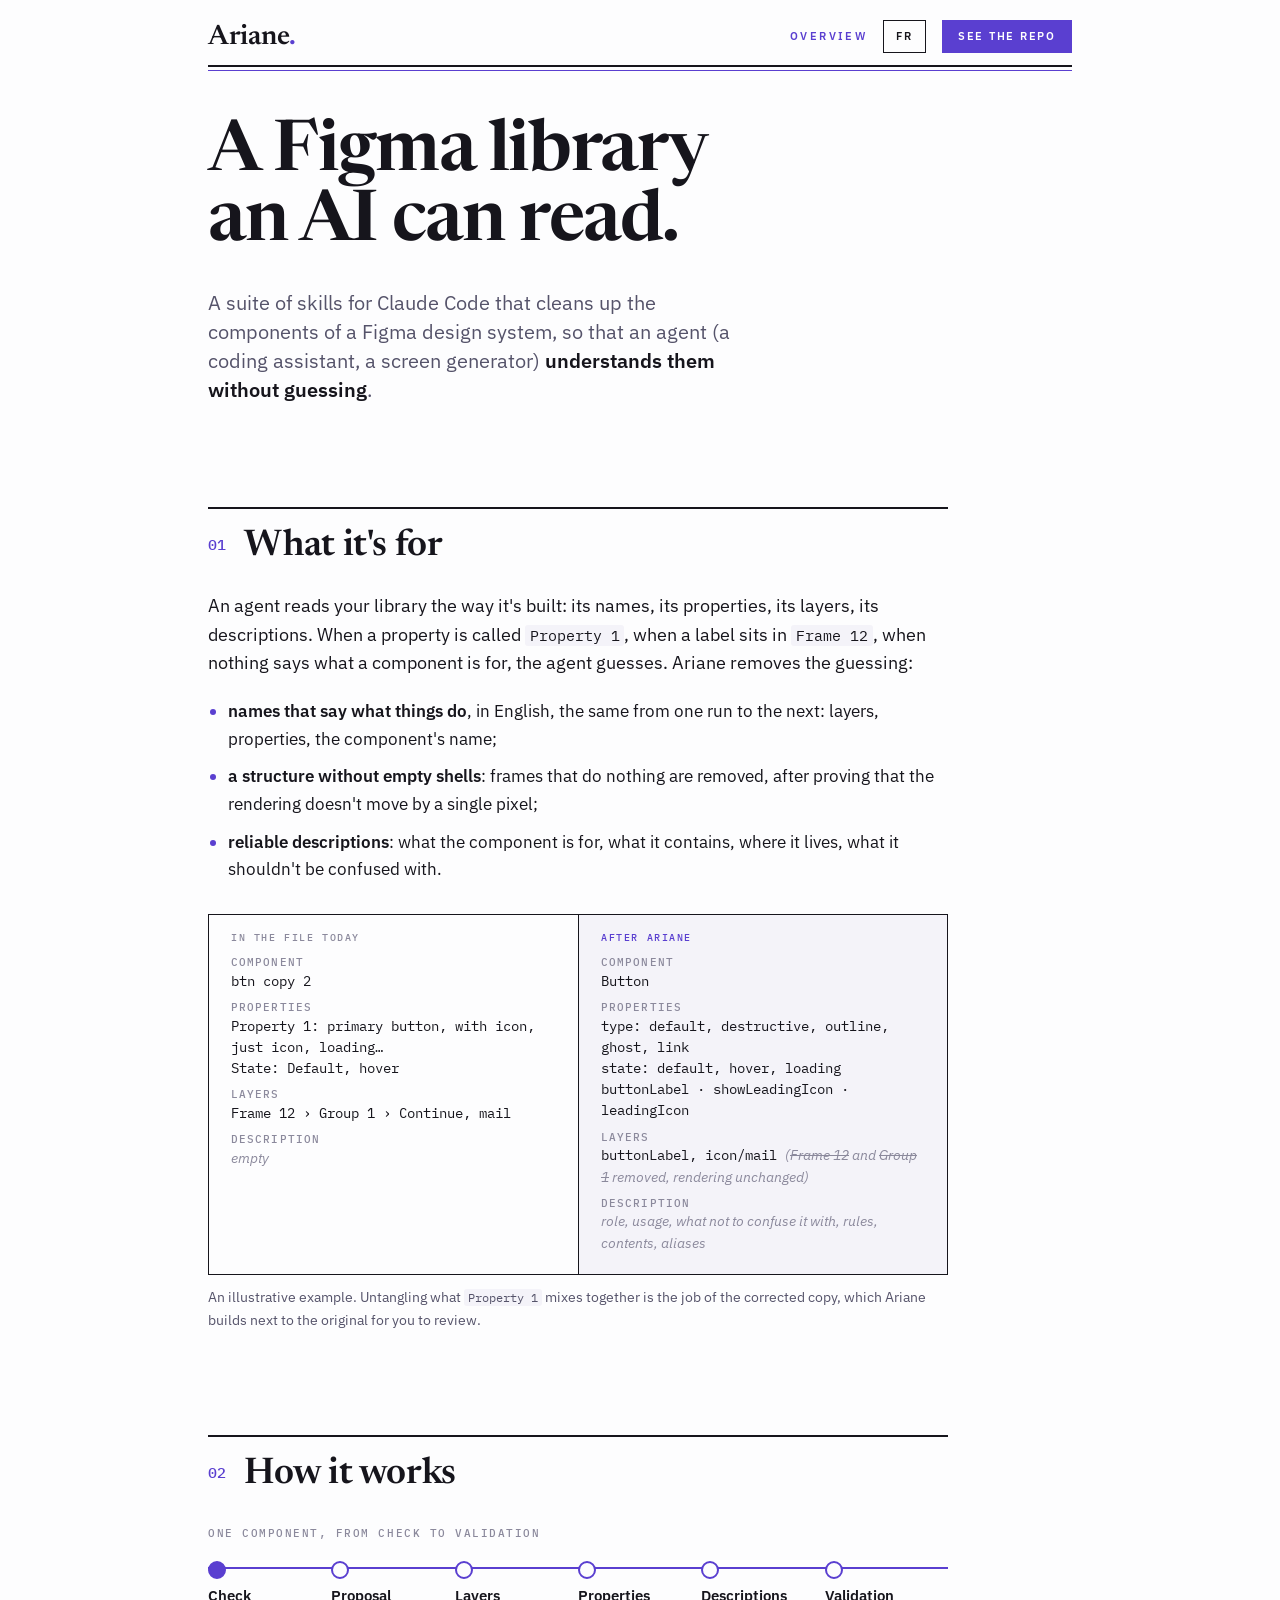
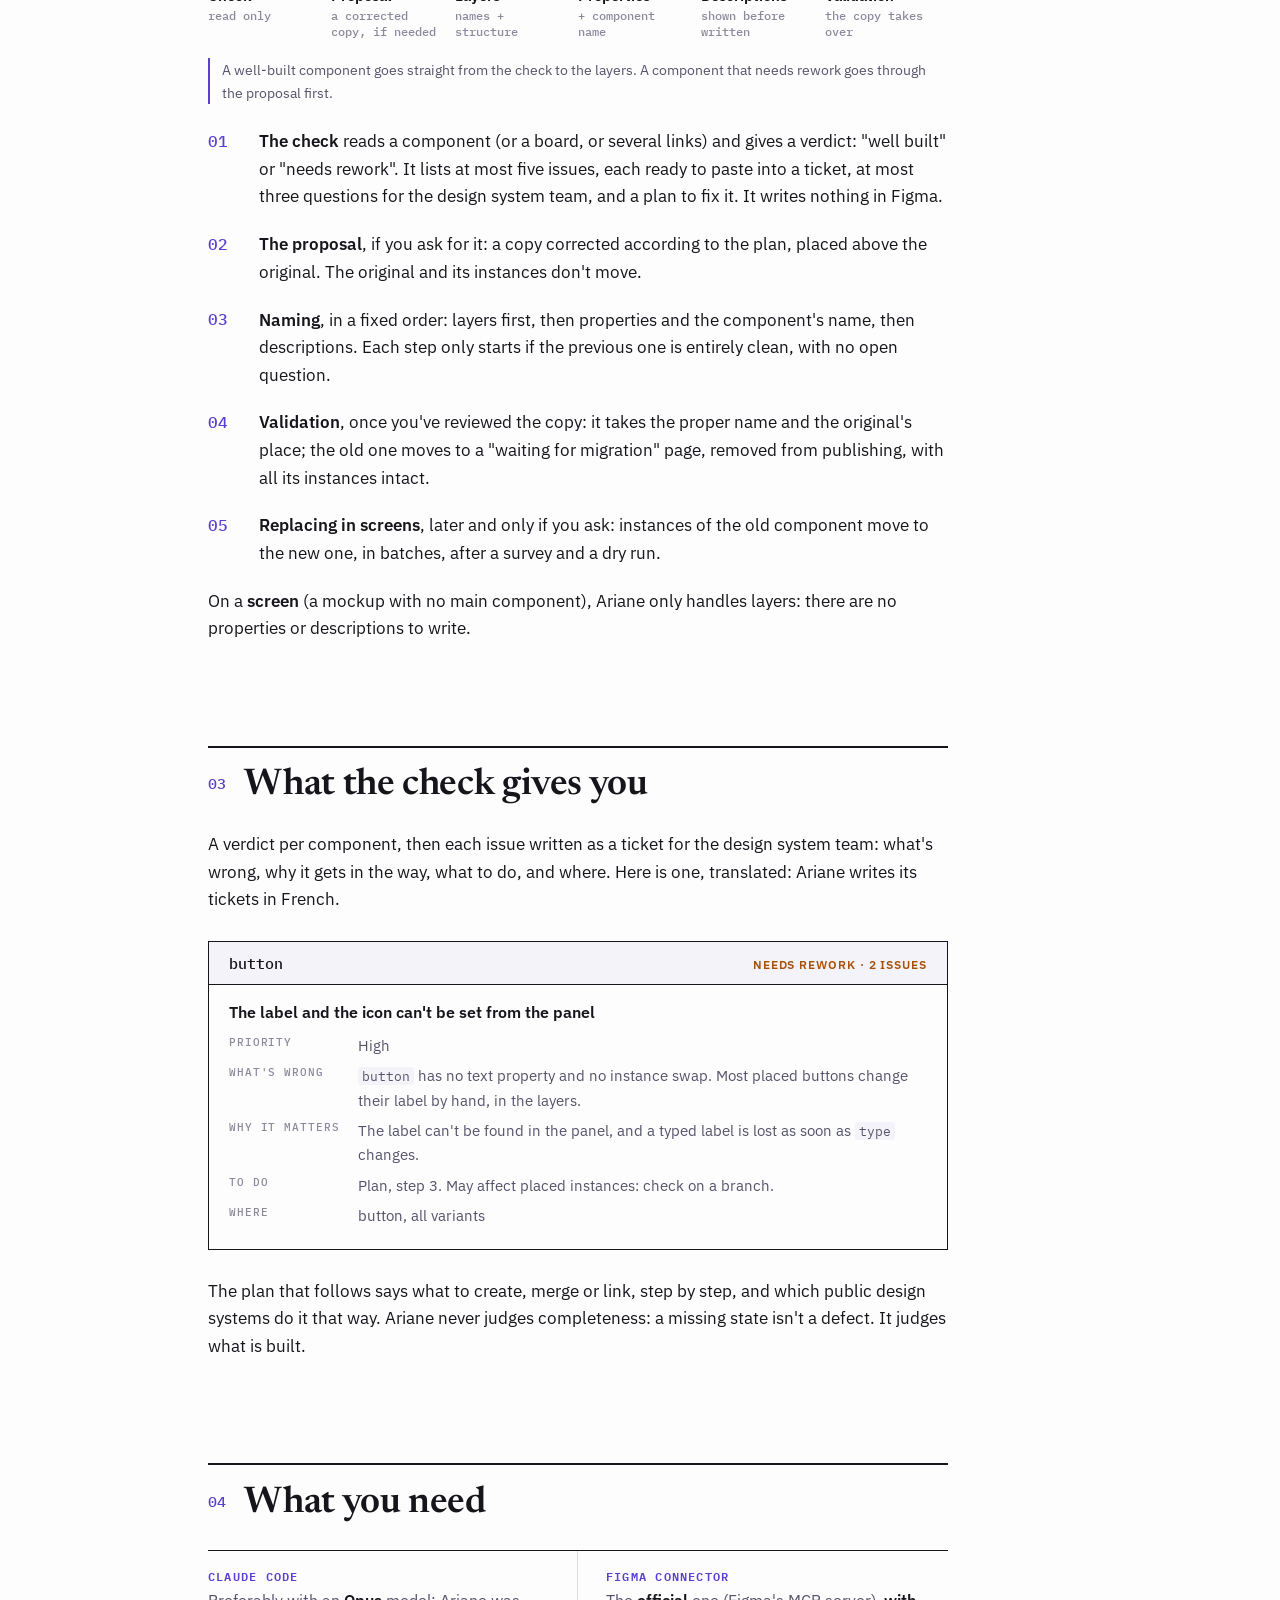
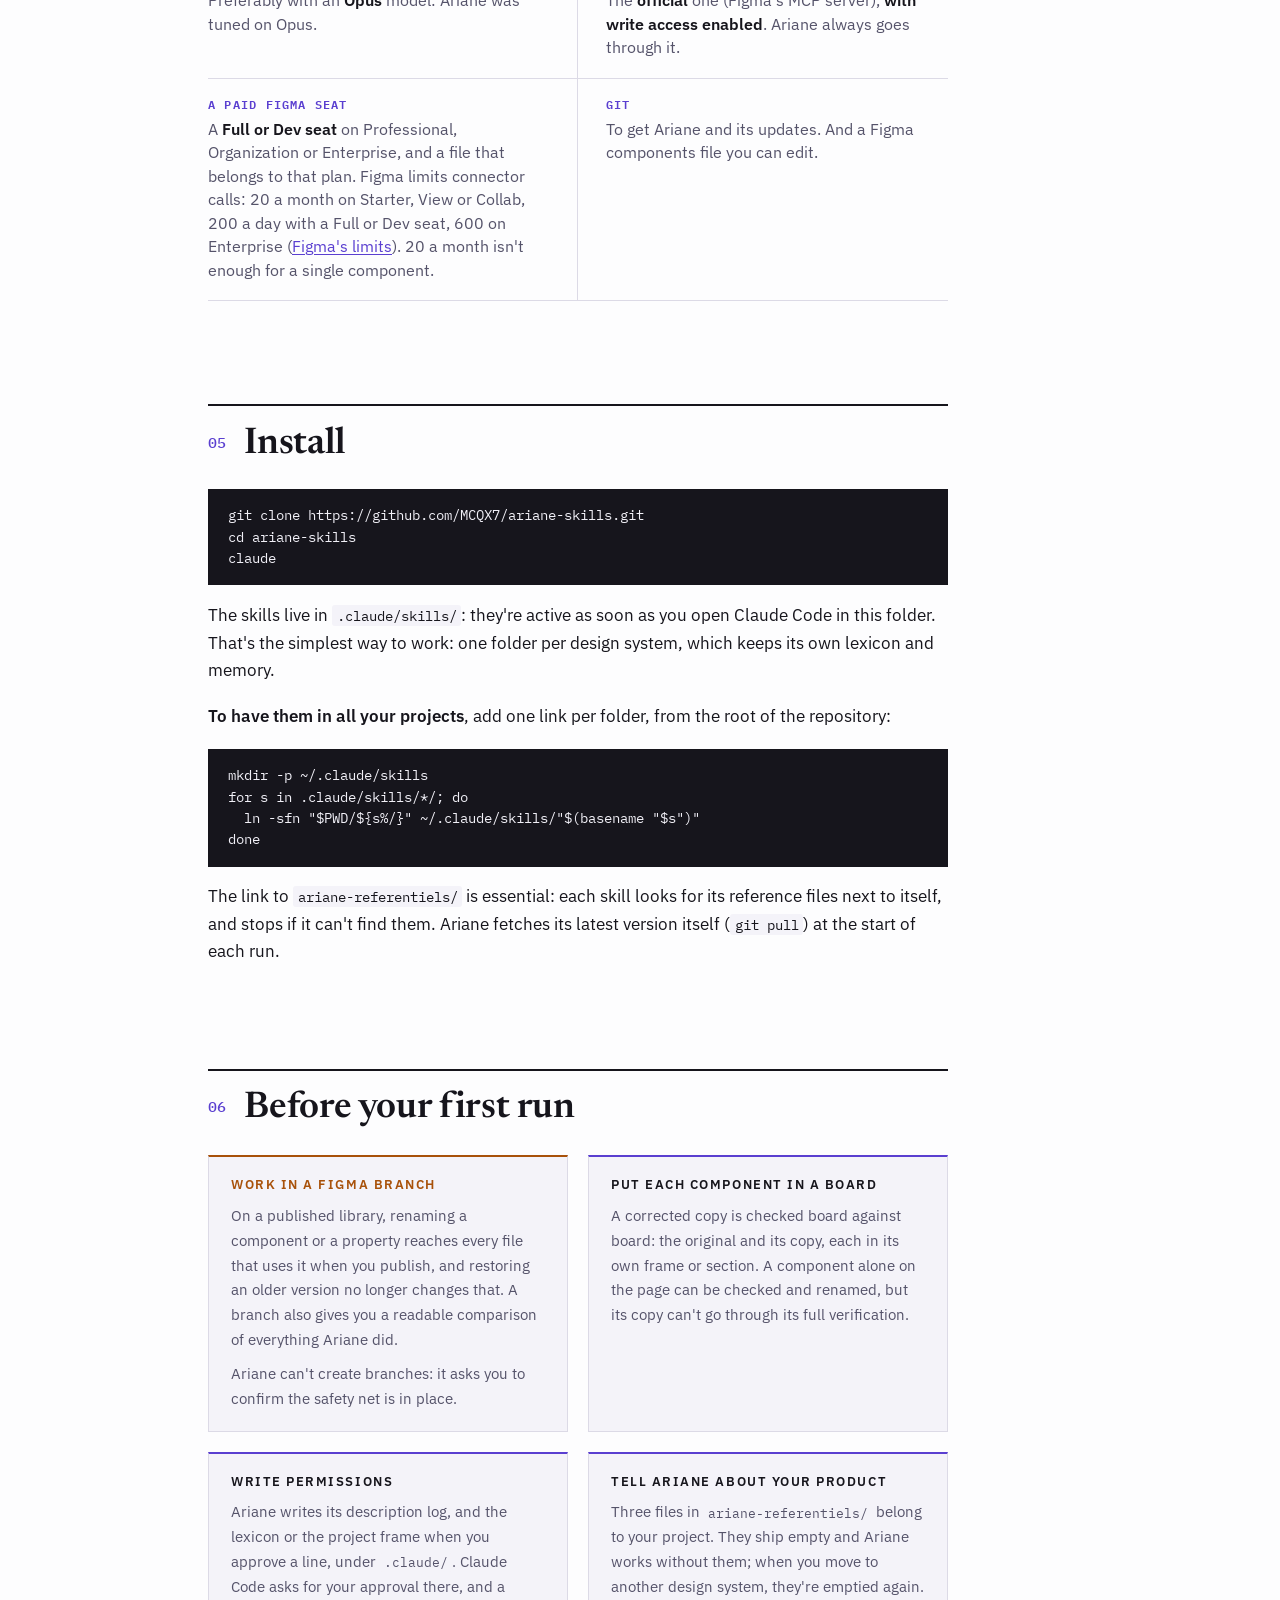
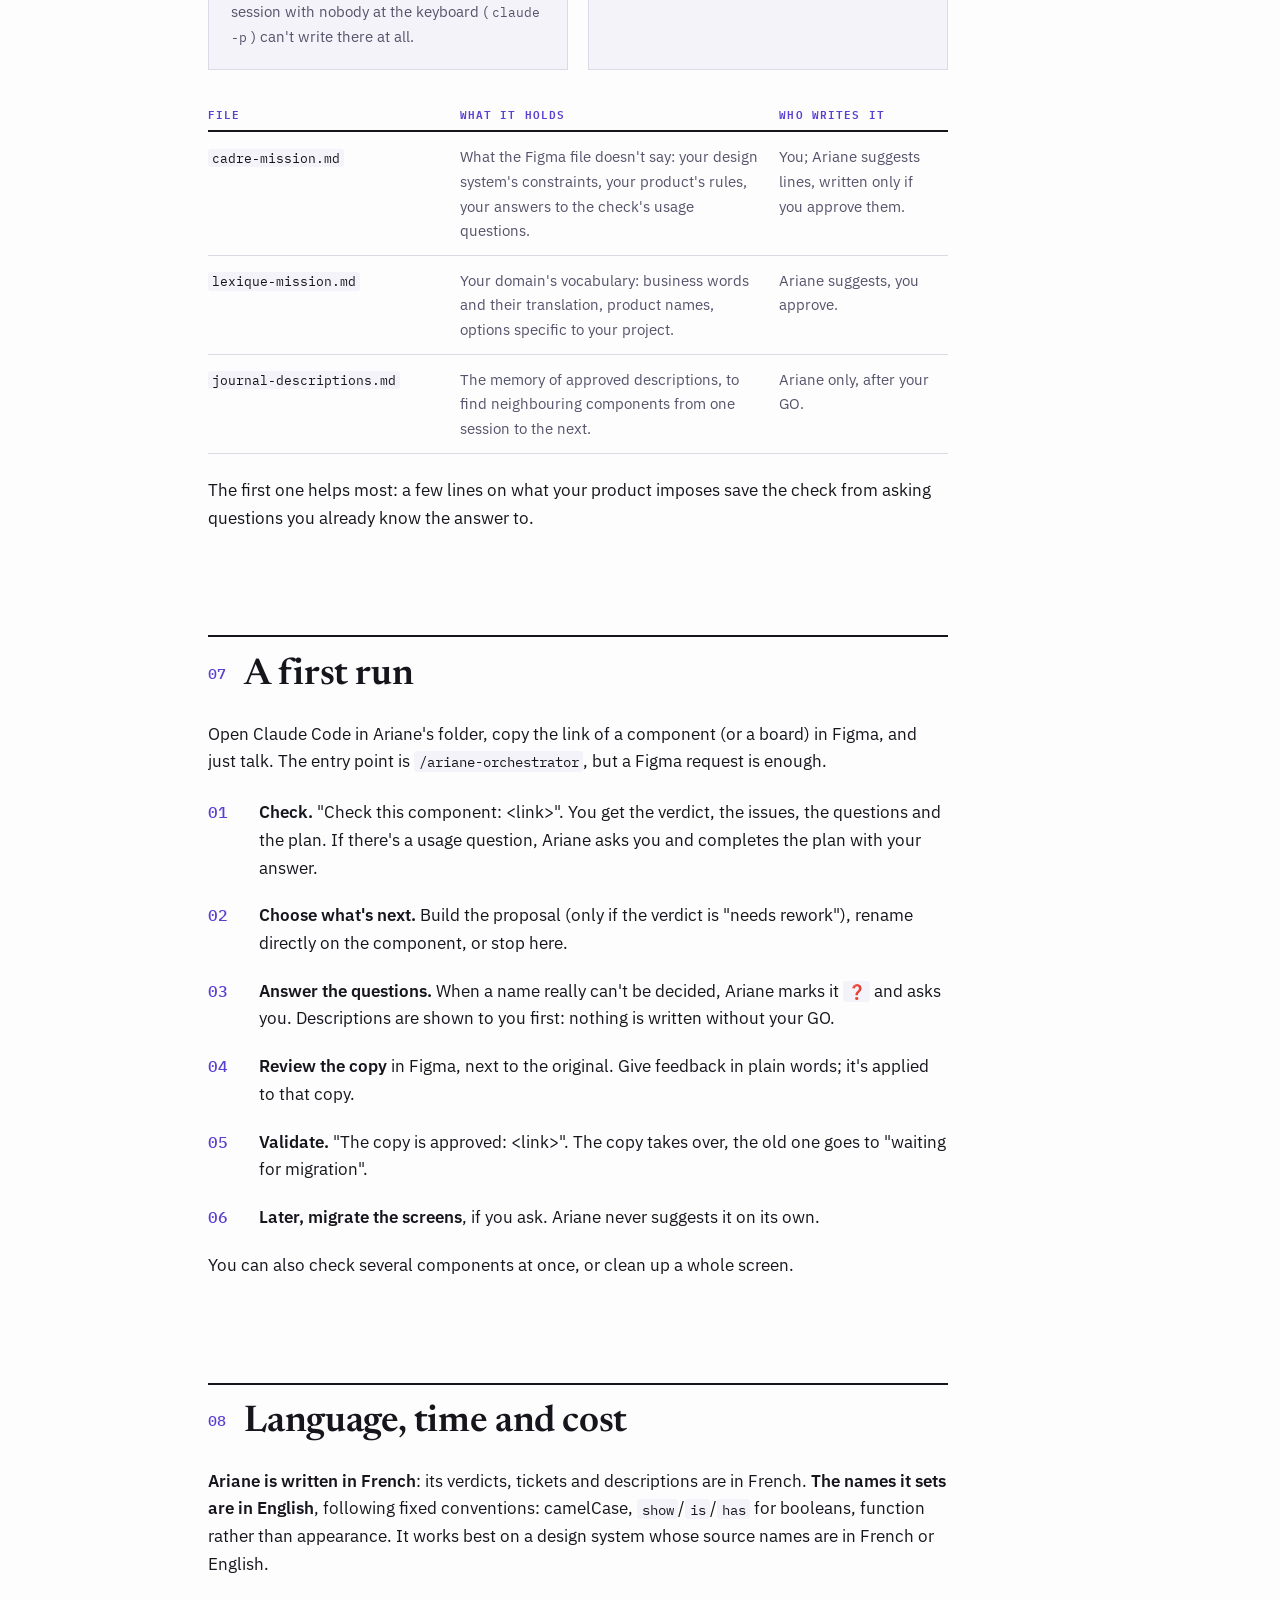
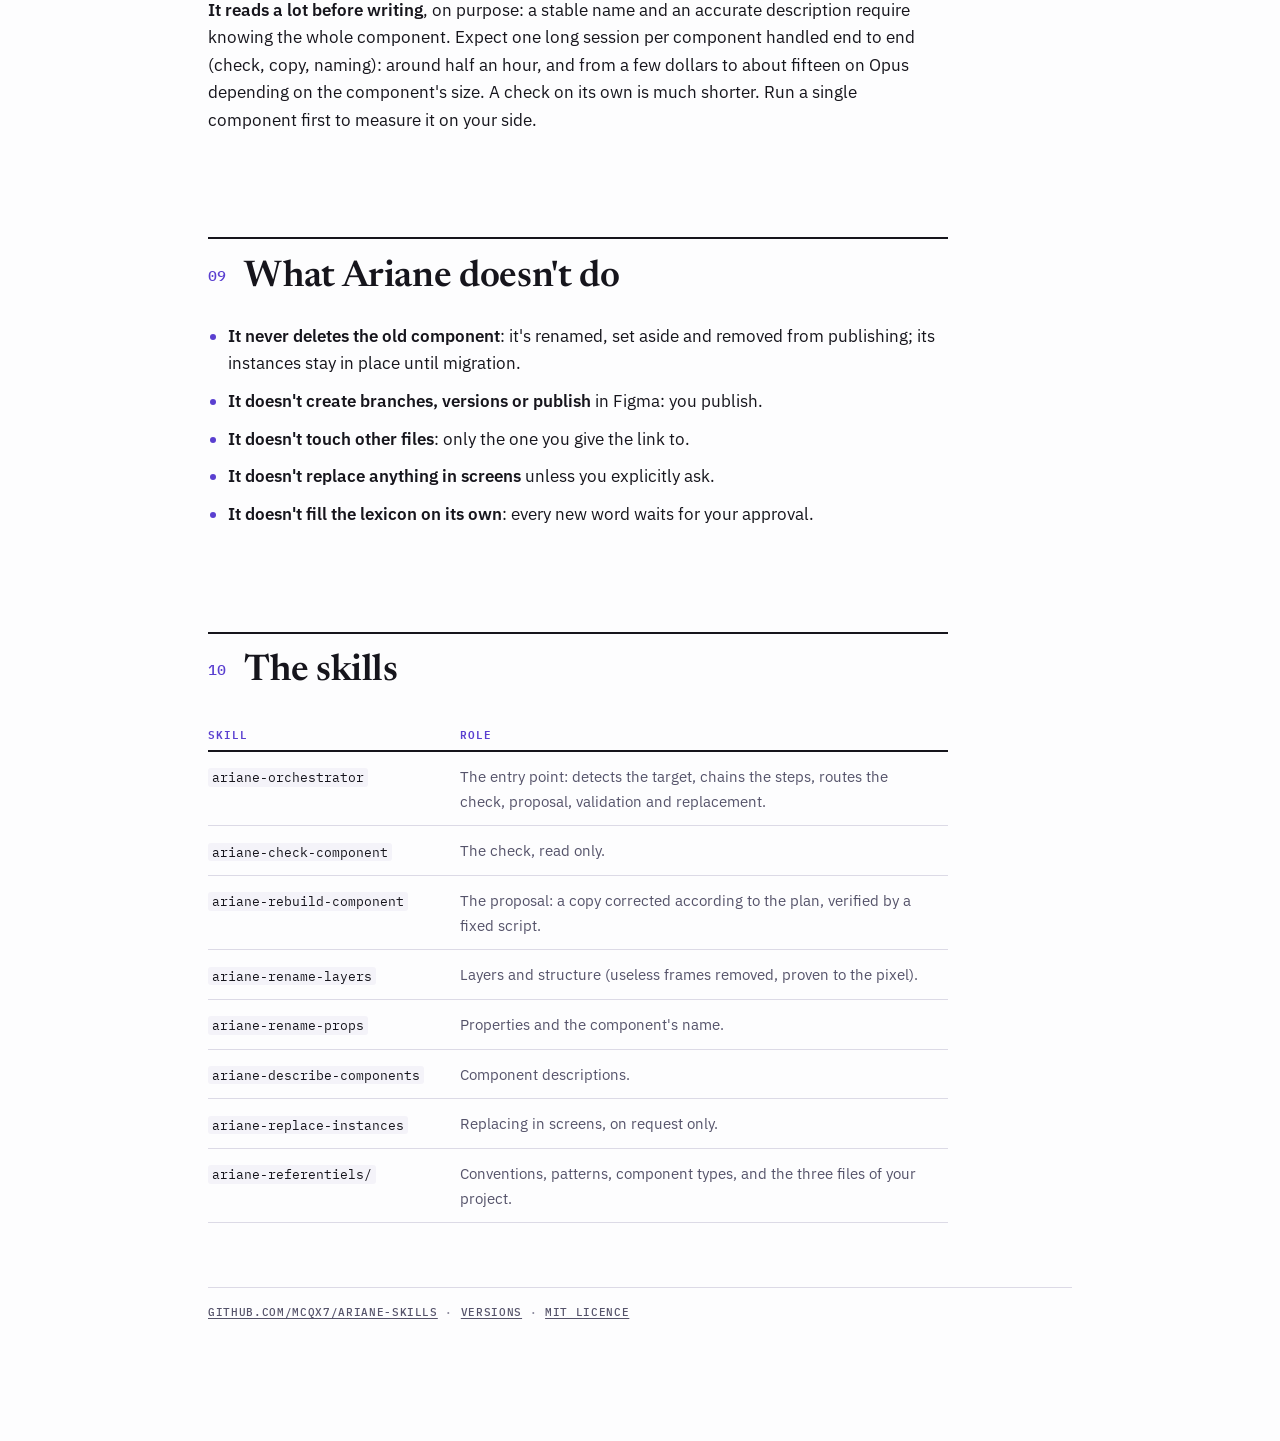
==== docs/presentation.html @ 1463d7e1 "Page de présentation (docs/, anglais et français) ; passe skill-creator : check v2.17, props v1.26, " ====
<!DOCTYPE html>
<html lang="en">
<head>
<meta charset="utf-8" />
<meta name="viewport" content="width=device-width, initial-scale=1" />
<title>Ariane · Overview</title>
<!-- Page de présentation d'Ariane, en anglais : la page par défaut du site (index.html y
     mène). Elle dit ce qu'Ariane fait et produit ; la source de vérité reste le README et
     .claude/skills/ariane-*. La version française, presentation.fr.html, dit la même chose :
     changer l'une, c'est changer l'autre. Style commun : presentation.css. -->
<meta name="description" content="Ariane: Claude Code skills that clean up a Figma design system so an AI can read it." />
<link rel="preconnect" href="https://fonts.googleapis.com" />
<link rel="preconnect" href="https://fonts.gstatic.com" crossorigin />
<link href="https://fonts.googleapis.com/css2?family=Newsreader:opsz,wght@6..72,500;6..72,600&family=IBM+Plex+Sans:wght@400;500;600&family=IBM+Plex+Mono:wght@400;500&display=swap" rel="stylesheet" />
<link rel="stylesheet" href="presentation.css" />
</head>
<body>
<div class="wrap">

<header class="masthead">
  <div class="masthead__row">
    <div class="masthead__mark">Ariane<span class="dot">.</span></div>
    <div class="masthead__right"><span class="masthead__type">Overview</span><a class="masthead__lang" href="presentation.fr.html" hreflang="fr" lang="fr" title="Lire en français">FR</a><a class="masthead__btn" href="https://github.com/MCQX7/ariane-skills">See the repo</a></div>
  </div>
  <div class="masthead__rule"></div>
  <div class="masthead__thread"></div>
</header>

<div class="hero">
  <h1>A Figma library an AI can read.</h1>
  <p class="lede">A suite of skills for Claude Code that cleans up the components of a Figma design system, so that an agent (a coding assistant, a screen generator) <strong>understands them without guessing</strong>.</p>
</div>

<section>
  <h2>What it's for</h2>
  <p class="big">An agent reads your library the way it's built: its names, its properties, its layers, its descriptions. When a property is called <code>Property 1</code>, when a label sits in <code>Frame 12</code>, when nothing says what a component is for, the agent guesses. Ariane removes the guessing:</p>
  <ul class="plain">
    <li><b>names that say what things do</b>, in English, the same from one run to the next: layers, properties, the component's name;</li>
    <li><b>a structure without empty shells</b>: frames that do nothing are removed, after proving that the rendering doesn't move by a single pixel;</li>
    <li><b>reliable descriptions</b>: what the component is for, what it contains, where it lives, what it shouldn't be confused with.</li>
  </ul>

  <figure class="ba" aria-label="The same button component, before and after Ariane">
    <div class="ba__col">
      <div class="ba__tag">In the file today</div>
      <dl>
        <div><dt>Component</dt><dd>btn copy 2</dd></div>
        <div><dt>Properties</dt><dd>Property 1: primary button, with icon, just icon, loading…<br>State: Default, hover</dd></div>
        <div><dt>Layers</dt><dd>Frame 12 › Group 1 › Continue, mail</dd></div>
        <div><dt>Description</dt><dd><span class="muted">empty</span></dd></div>
      </dl>
    </div>
    <div class="ba__col">
      <div class="ba__tag">After Ariane</div>
      <dl>
        <div><dt>Component</dt><dd>Button</dd></div>
        <div><dt>Properties</dt><dd>type: default, destructive, outline, ghost, link<br>state: default, hover, loading<br>buttonLabel · showLeadingIcon · leadingIcon</dd></div>
        <div><dt>Layers</dt><dd>buttonLabel, icon/mail <span class="muted">(<s>Frame 12</s> and <s>Group 1</s> removed, rendering unchanged)</span></dd></div>
        <div><dt>Description</dt><dd><span class="muted">role, usage, what not to confuse it with, rules, contents, aliases</span></dd></div>
      </dl>
    </div>
  </figure>
  <p class="ba__note">An illustrative example. Untangling what <code>Property 1</code> mixes together is the job of the corrected copy, which Ariane builds next to the original for you to review.</p>
</section>

<section>
  <h2>How it works</h2>

  <figure class="chain">
    <figcaption>One component, from check to validation</figcaption>
    <ol>
      <li class="first"><b>Check</b><span>read only</span></li>
      <li><b>Proposal</b><span>a corrected copy, if needed</span></li>
      <li><b>Layers</b><span>names + structure</span></li>
      <li><b>Properties</b><span>+ component name</span></li>
      <li><b>Descriptions</b><span>shown before written</span></li>
      <li><b>Validation</b><span>the copy takes over</span></li>
    </ol>
    <p class="chain__fork">A well-built component goes straight from the check to the layers. A component that needs rework goes through the proposal first.</p>
  </figure>

  <ol class="steps">
    <li><b>The check</b> reads a component (or a board, or several links) and gives a verdict: "well built" or "needs rework". It lists at most five issues, each ready to paste into a ticket, at most three questions for the design system team, and a plan to fix it. It writes nothing in Figma.</li>
    <li><b>The proposal</b>, if you ask for it: a copy corrected according to the plan, placed above the original. The original and its instances don't move.</li>
    <li><b>Naming</b>, in a fixed order: layers first, then properties and the component's name, then descriptions. Each step only starts if the previous one is entirely clean, with no open question.</li>
    <li><b>Validation</b>, once you've reviewed the copy: it takes the proper name and the original's place; the old one moves to a "waiting for migration" page, removed from publishing, with all its instances intact.</li>
    <li><b>Replacing in screens</b>, later and only if you ask: instances of the old component move to the new one, in batches, after a survey and a dry run.</li>
  </ol>
  <p>On a <b>screen</b> (a mockup with no main component), Ariane only handles layers: there are no properties or descriptions to write.</p>
</section>

<section>
  <h2>What the check gives you</h2>
  <p>A verdict per component, then each issue written as a ticket for the design system team: what's wrong, why it gets in the way, what to do, and where. Here is one, translated: Ariane writes its tickets in French.</p>
  <div class="ticket">
    <div class="ticket__head"><span class="ticket__name">button</span><span class="ticket__verdict">Needs rework · 2 issues</span></div>
    <div class="ticket__body">
      <p class="ticket__title">The label and the icon can't be set from the panel</p>
      <dl>
        <dt>Priority</dt><dd>High</dd>
        <dt>What's wrong</dt><dd><code>button</code> has no text property and no instance swap. Most placed buttons change their label by hand, in the layers.</dd>
        <dt>Why it matters</dt><dd>The label can't be found in the panel, and a typed label is lost as soon as <code>type</code> changes.</dd>
        <dt>To do</dt><dd>Plan, step 3. May affect placed instances: check on a branch.</dd>
        <dt>Where</dt><dd>button, all variants</dd>
      </dl>
    </div>
  </div>
  <p>The plan that follows says what to create, merge or link, step by step, and which public design systems do it that way. Ariane never judges completeness: a missing state isn't a defect. It judges what is built.</p>
</section>

<section>
  <h2>What you need</h2>
  <div class="grid">
    <div class="cell"><div class="name">Claude Code</div><div class="desc">Preferably with an <b>Opus</b> model: Ariane was tuned on Opus.</div></div>
    <div class="cell"><div class="name">Figma connector</div><div class="desc">The <b>official</b> one (Figma's MCP server), <b>with write access enabled</b>. Ariane always goes through it.</div></div>
    <div class="cell"><div class="name">A paid Figma seat</div><div class="desc">A <b>Full or Dev seat</b> on Professional, Organization or Enterprise, and a file that belongs to that plan. Figma limits connector calls: 20 a month on Starter, View or Collab, 200 a day with a Full or Dev seat, 600 on Enterprise (<a href="https://developers.figma.com/docs/figma-mcp-server/rate-limits-access/">Figma's limits</a>). 20 a month isn't enough for a single component.</div></div>
    <div class="cell"><div class="name">git</div><div class="desc">To get Ariane and its updates. And a Figma components file you can edit.</div></div>
  </div>
</section>

<section>
  <h2>Install</h2>
<pre><code>git clone https://github.com/MCQX7/ariane-skills.git
cd ariane-skills
claude</code></pre>
  <p>The skills live in <code>.claude/skills/</code>: they're active as soon as you open Claude Code in this folder. That's the simplest way to work: one folder per design system, which keeps its own lexicon and memory.</p>
  <p><b>To have them in all your projects</b>, add one link per folder, from the root of the repository:</p>
<pre><code>mkdir -p ~/.claude/skills
for s in .claude/skills/*/; do
  ln -sfn "$PWD/${s%/}" ~/.claude/skills/"$(basename "$s")"
done</code></pre>
  <p>The link to <code>ariane-referentiels/</code> is essential: each skill looks for its reference files next to itself, and stops if it can't find them. Ariane fetches its latest version itself (<code>git pull</code>) at the start of each run.</p>
</section>

<section>
  <h2>Before your first run</h2>
  <div class="cards">
    <div class="card warn">
      <h3>Work in a Figma branch</h3>
      <p>On a published library, renaming a component or a property reaches every file that uses it when you publish, and restoring an older version no longer changes that. A branch also gives you a readable comparison of everything Ariane did.</p>
      <p>Ariane can't create branches: it asks you to confirm the safety net is in place.</p>
    </div>
    <div class="card">
      <h3>Put each component in a board</h3>
      <p>A corrected copy is checked board against board: the original and its copy, each in its own frame or section. A component alone on the page can be checked and renamed, but its copy can't go through its full verification.</p>
    </div>
    <div class="card">
      <h3>Write permissions</h3>
      <p>Ariane writes its description log, and the lexicon or the project frame when you approve a line, under <code>.claude/</code>. Claude Code asks for your approval there, and a session with nobody at the keyboard (<code>claude -p</code>) can't write there at all.</p>
    </div>
    <div class="card">
      <h3>Tell Ariane about your product</h3>
      <p>Three files in <code>ariane-referentiels/</code> belong to your project. They ship empty and Ariane works without them; when you move to another design system, they're emptied again.</p>
    </div>
  </div>
  <div class="tablewrap">
    <table class="dem">
      <thead><tr><th>File</th><th>What it holds</th><th>Who writes it</th></tr></thead>
      <tbody>
        <tr><td><code>cadre-mission.md</code></td><td>What the Figma file doesn't say: your design system's constraints, your product's rules, your answers to the check's usage questions.</td><td>You; Ariane suggests lines, written only if you approve them.</td></tr>
        <tr><td><code>lexique-mission.md</code></td><td>Your domain's vocabulary: business words and their translation, product names, options specific to your project.</td><td>Ariane suggests, you approve.</td></tr>
        <tr><td><code>journal-descriptions.md</code></td><td>The memory of approved descriptions, to find neighbouring components from one session to the next.</td><td>Ariane only, after your GO.</td></tr>
      </tbody>
    </table>
  </div>
  <p>The first one helps most: a few lines on what your product imposes save the check from asking questions you already know the answer to.</p>
</section>

<section>
  <h2>A first run</h2>
  <p>Open Claude Code in Ariane's folder, copy the link of a component (or a board) in Figma, and just talk. The entry point is <code>/ariane-orchestrator</code>, but a Figma request is enough.</p>
  <ol class="steps">
    <li><b>Check.</b> "Check this component: &lt;link&gt;". You get the verdict, the issues, the questions and the plan. If there's a usage question, Ariane asks you and completes the plan with your answer.</li>
    <li><b>Choose what's next.</b> Build the proposal (only if the verdict is "needs rework"), rename directly on the component, or stop here.</li>
    <li><b>Answer the questions.</b> When a name really can't be decided, Ariane marks it <code>❓</code> and asks you. Descriptions are shown to you first: nothing is written without your GO.</li>
    <li><b>Review the copy</b> in Figma, next to the original. Give feedback in plain words; it's applied to that copy.</li>
    <li><b>Validate.</b> "The copy is approved: &lt;link&gt;". The copy takes over, the old one goes to "waiting for migration".</li>
    <li><b>Later, migrate the screens</b>, if you ask. Ariane never suggests it on its own.</li>
  </ol>
  <p>You can also check several components at once, or clean up a whole screen.</p>
</section>

<section>
  <h2>Language, time and cost</h2>
  <p><b>Ariane is written in French</b>: its verdicts, tickets and descriptions are in French. <b>The names it sets are in English</b>, following fixed conventions: camelCase, <code>show</code>/<code>is</code>/<code>has</code> for booleans, function rather than appearance. It works best on a design system whose source names are in French or English.</p>
  <p><b>It reads a lot before writing</b>, on purpose: a stable name and an accurate description require knowing the whole component. Expect one long session per component handled end to end (check, copy, naming): around half an hour, and from a few dollars to about fifteen on Opus depending on the component's size. A check on its own is much shorter. Run a single component first to measure it on your side.</p>
</section>

<section>
  <h2>What Ariane doesn't do</h2>
  <ul class="plain">
    <li><b>It never deletes the old component</b>: it's renamed, set aside and removed from publishing; its instances stay in place until migration.</li>
    <li><b>It doesn't create branches, versions or publish</b> in Figma: you publish.</li>
    <li><b>It doesn't touch other files</b>: only the one you give the link to.</li>
    <li><b>It doesn't replace anything in screens</b> unless you explicitly ask.</li>
    <li><b>It doesn't fill the lexicon on its own</b>: every new word waits for your approval.</li>
  </ul>
</section>

<section>
  <h2>The skills</h2>
  <div class="tablewrap">
    <table class="dem">
      <thead><tr><th>Skill</th><th>Role</th></tr></thead>
      <tbody>
        <tr><td><code>ariane-orchestrator</code></td><td>The entry point: detects the target, chains the steps, routes the check, proposal, validation and replacement.</td></tr>
        <tr><td><code>ariane-check-component</code></td><td>The check, read only.</td></tr>
        <tr><td><code>ariane-rebuild-component</code></td><td>The proposal: a copy corrected according to the plan, verified by a fixed script.</td></tr>
        <tr><td><code>ariane-rename-layers</code></td><td>Layers and structure (useless frames removed, proven to the pixel).</td></tr>
        <tr><td><code>ariane-rename-props</code></td><td>Properties and the component's name.</td></tr>
        <tr><td><code>ariane-describe-components</code></td><td>Component descriptions.</td></tr>
        <tr><td><code>ariane-replace-instances</code></td><td>Replacing in screens, on request only.</td></tr>
        <tr><td><code>ariane-referentiels/</code></td><td>Conventions, patterns, component types, and the three files of your project.</td></tr>
      </tbody>
    </table>
  </div>
</section>

<footer class="footer">
  <a href="https://github.com/MCQX7/ariane-skills">github.com/MCQX7/ariane-skills</a> · <a href="https://github.com/MCQX7/ariane-skills/blob/main/CHANGELOG.md">Versions</a> · <a href="https://github.com/MCQX7/ariane-skills/blob/main/LICENSE">MIT licence</a>
</footer>

</div>
</body>
</html>
---- docs/presentation.css ----
/* Style commun de la présentation, en anglais (presentation.html) et en français
   (presentation.fr.html). Même ossature que la page d'Hydra ; Ariane a son fil : un trait
   violet qui court sous l'en-tête et relie les étapes. */
:root{
  --ink:#16151c; --ink-2:#55536a; --ink-3:#8b899c;
  --rule:#16151c; --rule-soft:#dcdae6; --paper:#fdfdfe; --panel:#f4f3f9;
  --accent:#5a3fd0; --accent-soft:#ece8fb;
  --ok:#1d7a4c; --warn:#a8510a;
  --serif:"Newsreader",Georgia,"Times New Roman",serif;
  --sans:"IBM Plex Sans","Helvetica Neue",Arial,sans-serif;
  --mono:"IBM Plex Mono","SF Mono",Menlo,monospace;
  --measure:74ch; --gap:48px;
}
*{ box-sizing:border-box; }
html,body{ margin:0; background:var(--paper); color:var(--ink); }
body{ font-family:var(--sans); font-size:17px; line-height:1.62; counter-reset:sec;
  -webkit-font-smoothing:antialiased; text-rendering:optimizeLegibility; }
code{ font-family:var(--mono); font-size:.84em; background:var(--panel); padding:.06em .32em; border-radius:3px; }
pre{ font-family:var(--mono); font-size:.86rem; line-height:1.55; background:var(--ink); color:#f1f0f7;
  padding:16px 20px; overflow-x:auto; margin:1.2em 0; }
pre code{ background:none; padding:0; font-size:1em; color:inherit; }
a{ color:var(--accent); text-underline-offset:2px; }
.wrap{ max-width:960px; margin:0 auto; padding:0 var(--gap) 120px; }

.masthead{ position:sticky; top:0; z-index:10; background:var(--paper); padding:20px 0 12px; margin-bottom:36px; }
.masthead__row{ display:flex; align-items:center; justify-content:space-between; gap:24px; padding-bottom:12px; }
.masthead__right{ display:flex; align-items:center; gap:16px; }
.masthead__mark{ font:600 28px/1 var(--serif); letter-spacing:-.01em; }
.masthead__mark .dot{ color:var(--accent); }
.masthead__type{ font-size:11px; font-weight:600; letter-spacing:.22em; text-transform:uppercase; color:var(--accent); white-space:nowrap; }
.masthead__btn{ font:600 11px/1 var(--sans); letter-spacing:.16em; text-transform:uppercase; color:#fff;
  background:var(--accent); padding:11px 16px; text-decoration:none; white-space:nowrap; }
.masthead__btn:hover{ background:var(--ink); }
.masthead__lang{ font:600 11px/1 var(--sans); letter-spacing:.16em; text-transform:uppercase; color:var(--ink);
  border:1px solid var(--ink); padding:10px 12px; text-decoration:none; white-space:nowrap; }
.masthead__lang:hover{ background:var(--ink); color:var(--paper); }
.masthead__btn:focus-visible, .masthead__lang:focus-visible, a:focus-visible{ outline:2px solid var(--accent); outline-offset:2px; }
.masthead__rule{ height:2px; background:var(--ink); }
/* le fil */
.masthead__thread{ height:1px; background:var(--accent); margin-top:3px; }

.hero h1{ font-family:var(--serif); font-optical-sizing:auto; font-weight:600;
  font-size:clamp(2.6rem,6vw,4.4rem); line-height:1; letter-spacing:-.02em; margin:0 0 .4em; max-width:13ch; text-wrap:balance; }
.hero .lede{ font-size:1.25rem; line-height:1.45; color:var(--ink-2); max-width:46ch; }
.hero .lede strong{ color:var(--ink); font-weight:600; }

section{ max-width:var(--measure); }
h2{ font-family:var(--serif); font-optical-sizing:auto; font-weight:600;
  font-size:clamp(1.7rem,3.3vw,2.3rem); line-height:1.06; letter-spacing:-.01em; text-wrap:balance;
  margin:2.8em 0 .7em; padding-top:.5em; border-top:2px solid var(--ink);
  display:flex; gap:.5em; align-items:baseline; counter-increment:sec; }
h2::before{ content:counter(sec,decimal-leading-zero);
  font-family:var(--mono); font-size:.42em; font-weight:500; color:var(--accent);
  letter-spacing:0; transform:translateY(-.35em); }
h3{ font:600 .8rem/1.2 var(--sans); letter-spacing:.12em; text-transform:uppercase; margin:2em 0 .8em; }
p{ margin:0 0 1.1em; }
p.big{ font-size:1.1rem; }
strong, b{ font-weight:600; }

/* avant / après : le panneau d'un composant tel qu'un agent le lit */
.ba{ display:grid; grid-template-columns:1fr 1fr; margin:1.8em 0 .6em; border:1px solid var(--ink); }
.ba__col{ padding:18px 22px 20px; min-width:0; }
.ba__col + .ba__col{ border-left:1px solid var(--ink); background:var(--panel); }
.ba__tag{ font:500 .62rem/1 var(--mono); letter-spacing:.16em; text-transform:uppercase; color:var(--ink-3); margin-bottom:14px; }
.ba__col + .ba__col .ba__tag{ color:var(--accent); }
.ba dl{ margin:0; display:grid; gap:10px; }
.ba dt{ font:500 .68rem/1 var(--mono); letter-spacing:.1em; text-transform:uppercase; color:var(--ink-3); }
.ba dd{ margin:3px 0 0; font:400 .88rem/1.5 var(--mono); overflow-wrap:anywhere; }
.ba dd .muted{ color:var(--ink-3); font-family:var(--sans); font-style:italic; }
.ba dd s{ color:var(--ink-3); }
.ba__note{ font-size:.9rem; color:var(--ink-2); margin-top:.4em; }

.steps{ list-style:none; counter-reset:st; padding:0; margin:1.4em 0 0; }
.steps li{ counter-increment:st; padding-left:3em; position:relative; margin-bottom:1.2em; }
.steps li::before{ content:counter(st,decimal-leading-zero); position:absolute; left:0; top:.05em;
  font-family:var(--mono); font-size:1rem; color:var(--accent); font-weight:500; }

/* la chaîne : un seul fil qui relie les étapes */
.chain{ margin:2em 0 .6em; }
.chain figcaption{ font:500 .68rem/1 var(--mono); letter-spacing:.14em; text-transform:uppercase; color:var(--ink-3); margin-bottom:1.2em; }
.chain ol{ list-style:none; margin:0; padding:0; display:grid; grid-template-columns:repeat(6,1fr); position:relative; }
.chain ol::before{ content:""; position:absolute; left:0; right:0; top:15px; height:2px; background:var(--accent); }
.chain li{ position:relative; padding:34px 12px 0 0; min-width:0; }
.chain li::before{ content:""; position:absolute; left:0; top:9px; width:14px; height:14px; border-radius:50%;
  background:var(--paper); border:2px solid var(--accent); }
.chain li.first::before{ background:var(--accent); }
.chain b{ display:block; font:600 .95rem/1.2 var(--sans); }
.chain span{ display:block; font:500 .72rem/1.4 var(--mono); color:var(--ink-3); margin-top:4px; }
.chain__fork{ font-size:.9rem; color:var(--ink-2); margin-top:1.2em; border-left:2px solid var(--accent); padding-left:12px; }

/* un ticket du contrôle, tel qu'il sort */
.ticket{ border:1px solid var(--ink); margin:1.6em 0; }
.ticket__head{ display:flex; flex-wrap:wrap; gap:8px 14px; align-items:baseline; justify-content:space-between;
  padding:12px 20px; border-bottom:1px solid var(--ink); background:var(--panel); }
.ticket__name{ font:500 .95rem/1.2 var(--mono); }
.ticket__verdict{ font:600 .72rem/1 var(--sans); letter-spacing:.08em; text-transform:uppercase; color:var(--warn); }
.ticket__body{ padding:16px 20px 6px; }
.ticket__title{ font:600 1.02rem/1.3 var(--sans); margin:0 0 .7em; }
.ticket dl{ display:grid; grid-template-columns:max-content 1fr; gap:6px 18px; margin:0 0 1em; font-size:.94rem; }
.ticket dt{ font:500 .7rem/1.6 var(--mono); letter-spacing:.08em; text-transform:uppercase; color:var(--ink-3); }
.ticket dd{ margin:0; color:var(--ink-2); min-width:0; }

.grid{ display:grid; grid-template-columns:1fr 1fr; gap:0; margin:1.6em 0; border-top:1px solid var(--rule); }
.grid .cell{ padding:18px 22px 18px 0; border-bottom:1px solid var(--rule-soft); min-width:0; }
.grid .cell:nth-child(odd){ border-right:1px solid var(--rule-soft); padding-right:28px; }
.grid .cell:nth-child(even){ padding-left:28px; }
.grid .name{ font:600 .76rem/1.2 var(--mono); letter-spacing:.1em; text-transform:uppercase; color:var(--accent); margin-bottom:6px; }
.grid .desc{ font-size:.98rem; line-height:1.5; color:var(--ink-2); }
.grid .desc b{ color:var(--ink); }

.cards{ display:grid; grid-template-columns:1fr 1fr; gap:20px; margin:1.6em 0; }
.card{ background:var(--panel); border:1px solid var(--rule-soft); border-top:2px solid var(--accent); padding:20px 22px; min-width:0; }
.card h3{ margin:0 0 10px; }
.card p{ font-size:.96rem; color:var(--ink-2); margin:0 0 .6em; }
.card p:last-child{ margin:0; }
.card.warn{ border-top-color:var(--warn); }
.card.warn h3{ color:var(--warn); }

.tablewrap{ overflow-x:auto; margin:1.4em 0; }
.dem{ width:100%; border-collapse:collapse; font-size:.95rem; }
.dem th{ font:600 .7rem/1.2 var(--mono); letter-spacing:.1em; text-transform:uppercase; color:var(--accent);
  text-align:left; padding:10px 14px 10px 0; border-bottom:2px solid var(--ink); vertical-align:bottom; }
.dem td{ padding:12px 14px 12px 0; border-bottom:1px solid var(--rule-soft); vertical-align:top; color:var(--ink-2); }
.dem td:first-child{ color:var(--ink); width:34%; }
@media (max-width:720px){ .dem, .dem tbody, .dem tr, .dem td{ display:block; width:auto; } .dem thead{ display:none; }
  .dem td{ border-bottom:0; padding:2px 0; } .dem td:first-child{ width:auto; padding-top:14px; } .dem tr{ border-bottom:1px solid var(--rule-soft); padding-bottom:10px; } }

.plain{ padding-left:1.2em; margin:1.2em 0; }
.plain li{ margin-bottom:.6em; }
.plain li::marker{ color:var(--accent); }

.footer{ margin-top:64px; padding-top:16px; border-top:1px solid var(--rule-soft);
  font:500 11px/1.5 var(--mono); letter-spacing:.06em; color:var(--ink-3); text-transform:uppercase; }
.footer a{ color:var(--ink-2); }

@media (max-width:720px){
  .wrap{ padding:0 16px 80px; }
  .masthead__type{ display:none; }
  .ba, .grid, .cards{ grid-template-columns:1fr; }
  .ba__col + .ba__col{ border-left:0; border-top:1px solid var(--ink); }
  .grid .cell:nth-child(odd){ border-right:0; padding-right:0; }
  .grid .cell:nth-child(even){ padding-left:0; }
  .chain ol{ grid-template-columns:1fr; gap:14px; }
  .chain ol::before{ left:6px; right:auto; top:0; bottom:0; width:2px; height:auto; }
  .chain li{ padding:0 0 0 30px; }
  .chain li::before{ top:2px; }
  .ticket dl{ grid-template-columns:1fr; gap:2px; }
  .ticket dd{ margin-bottom:8px; }
}
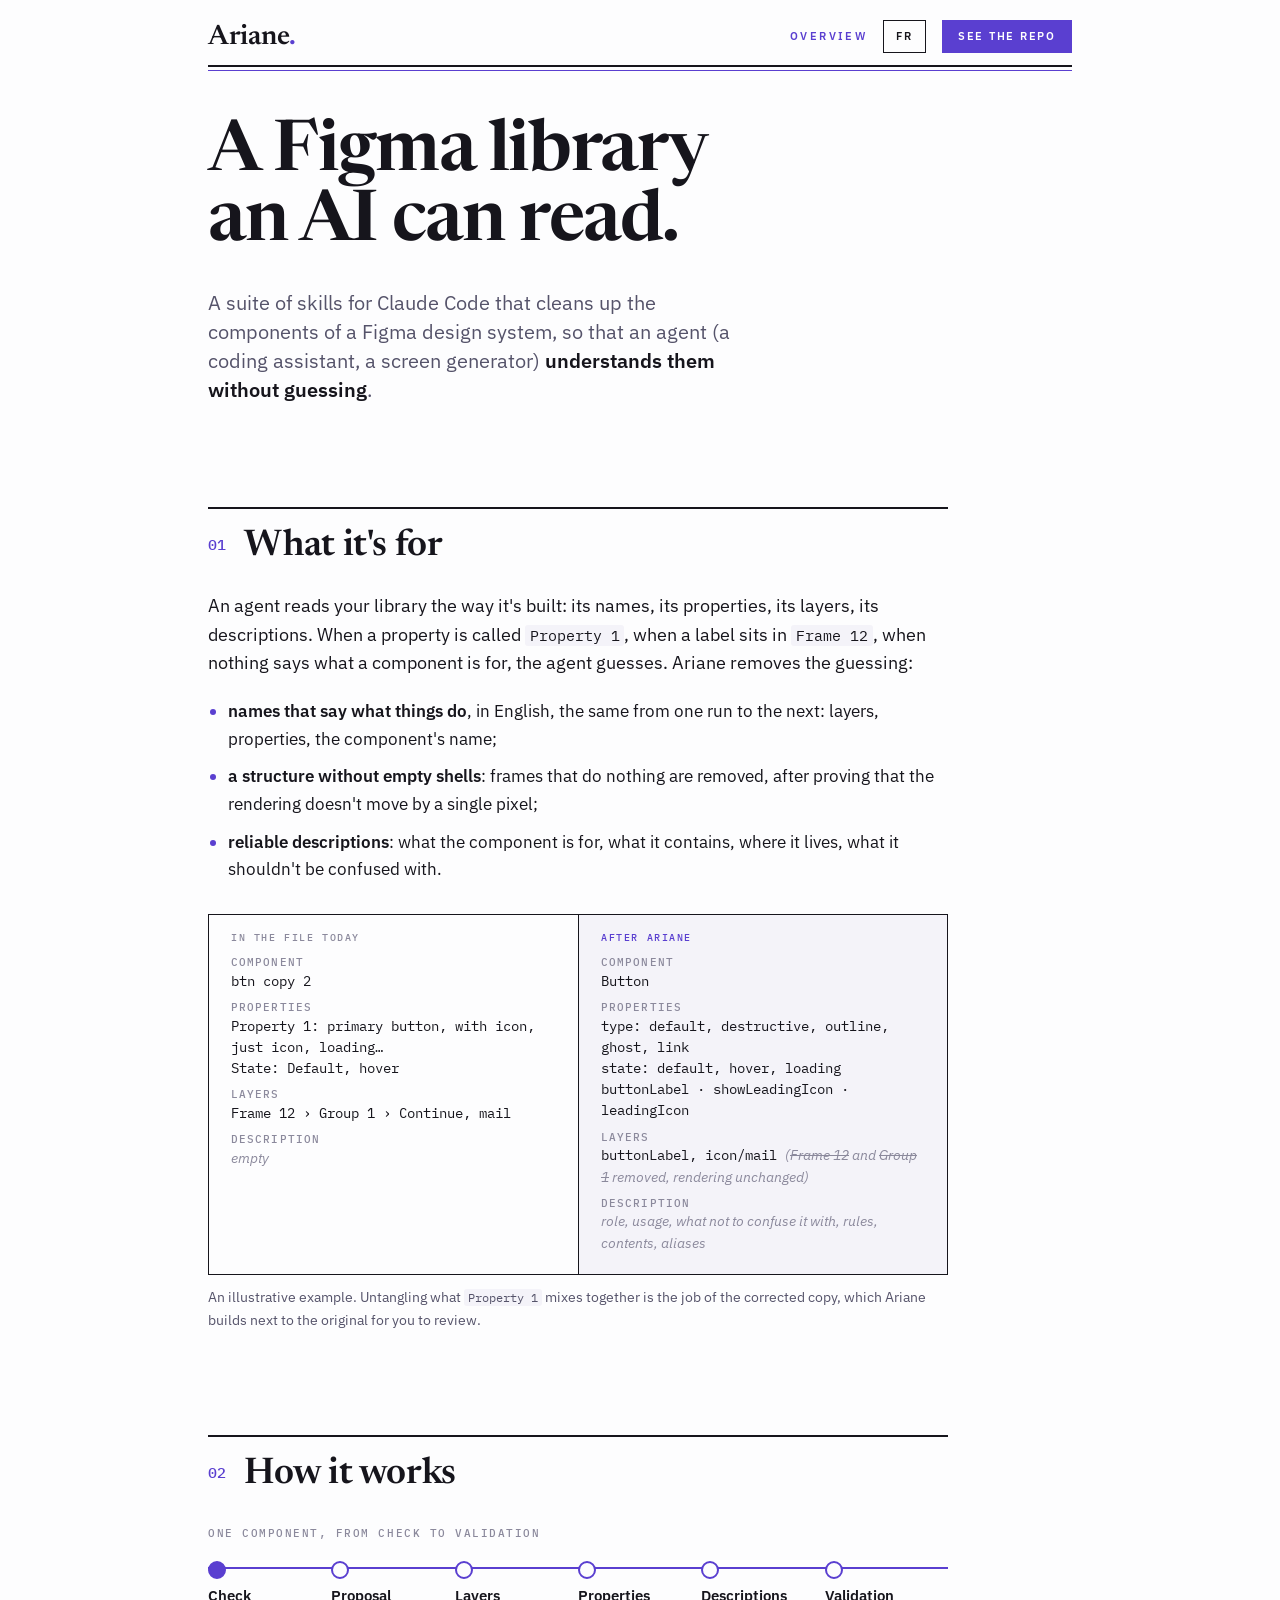
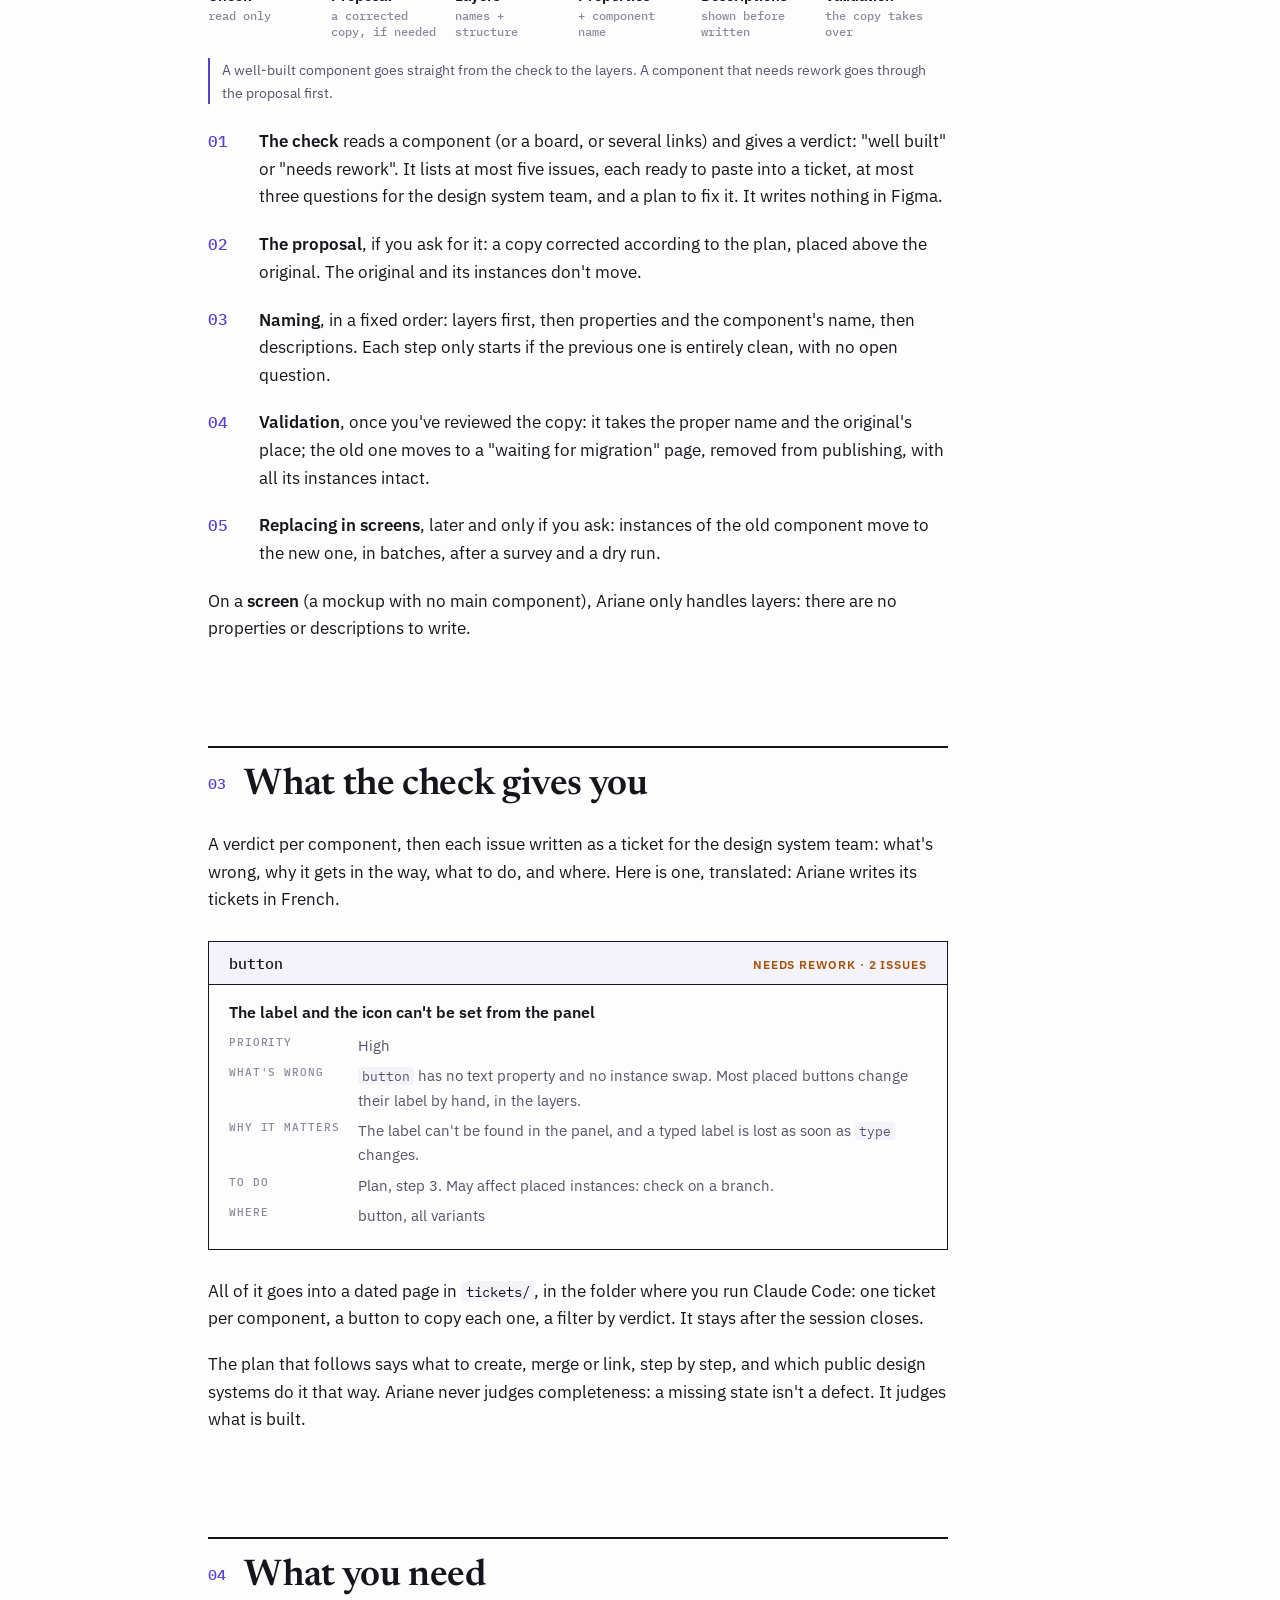
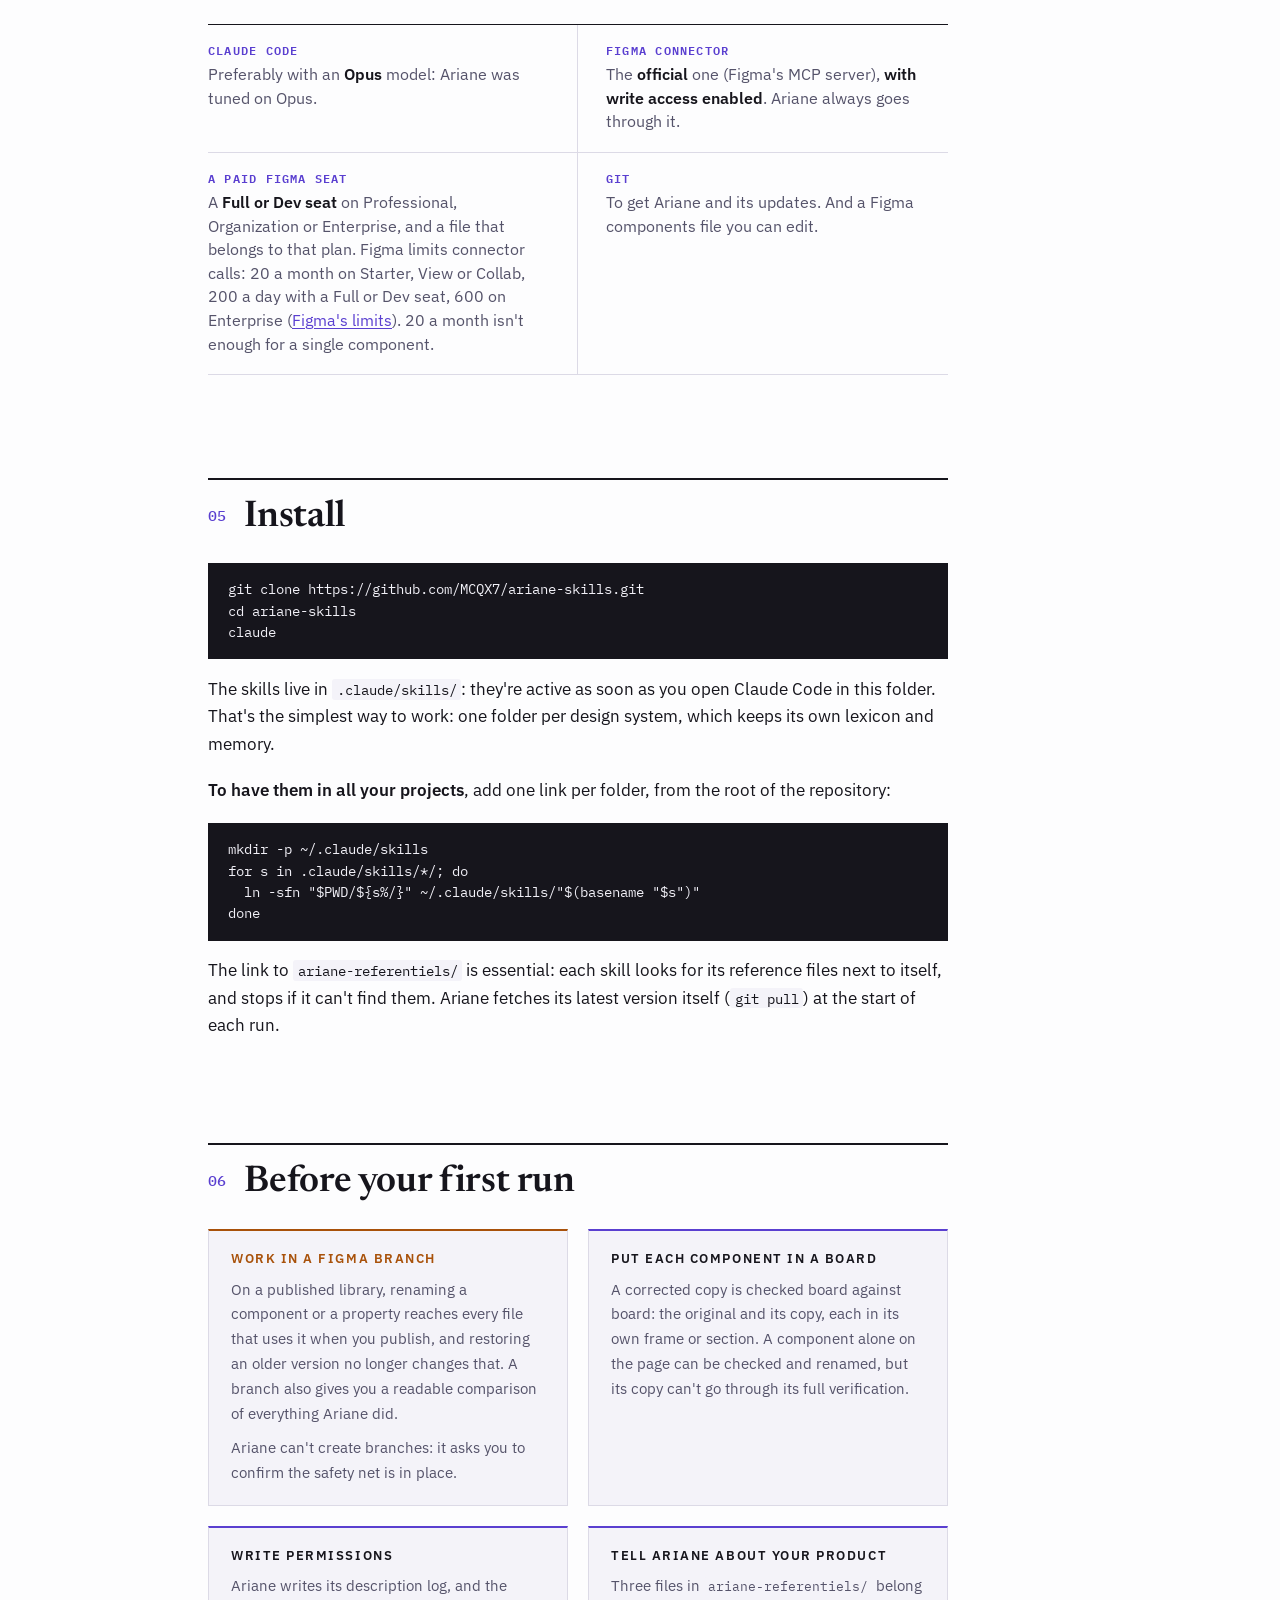
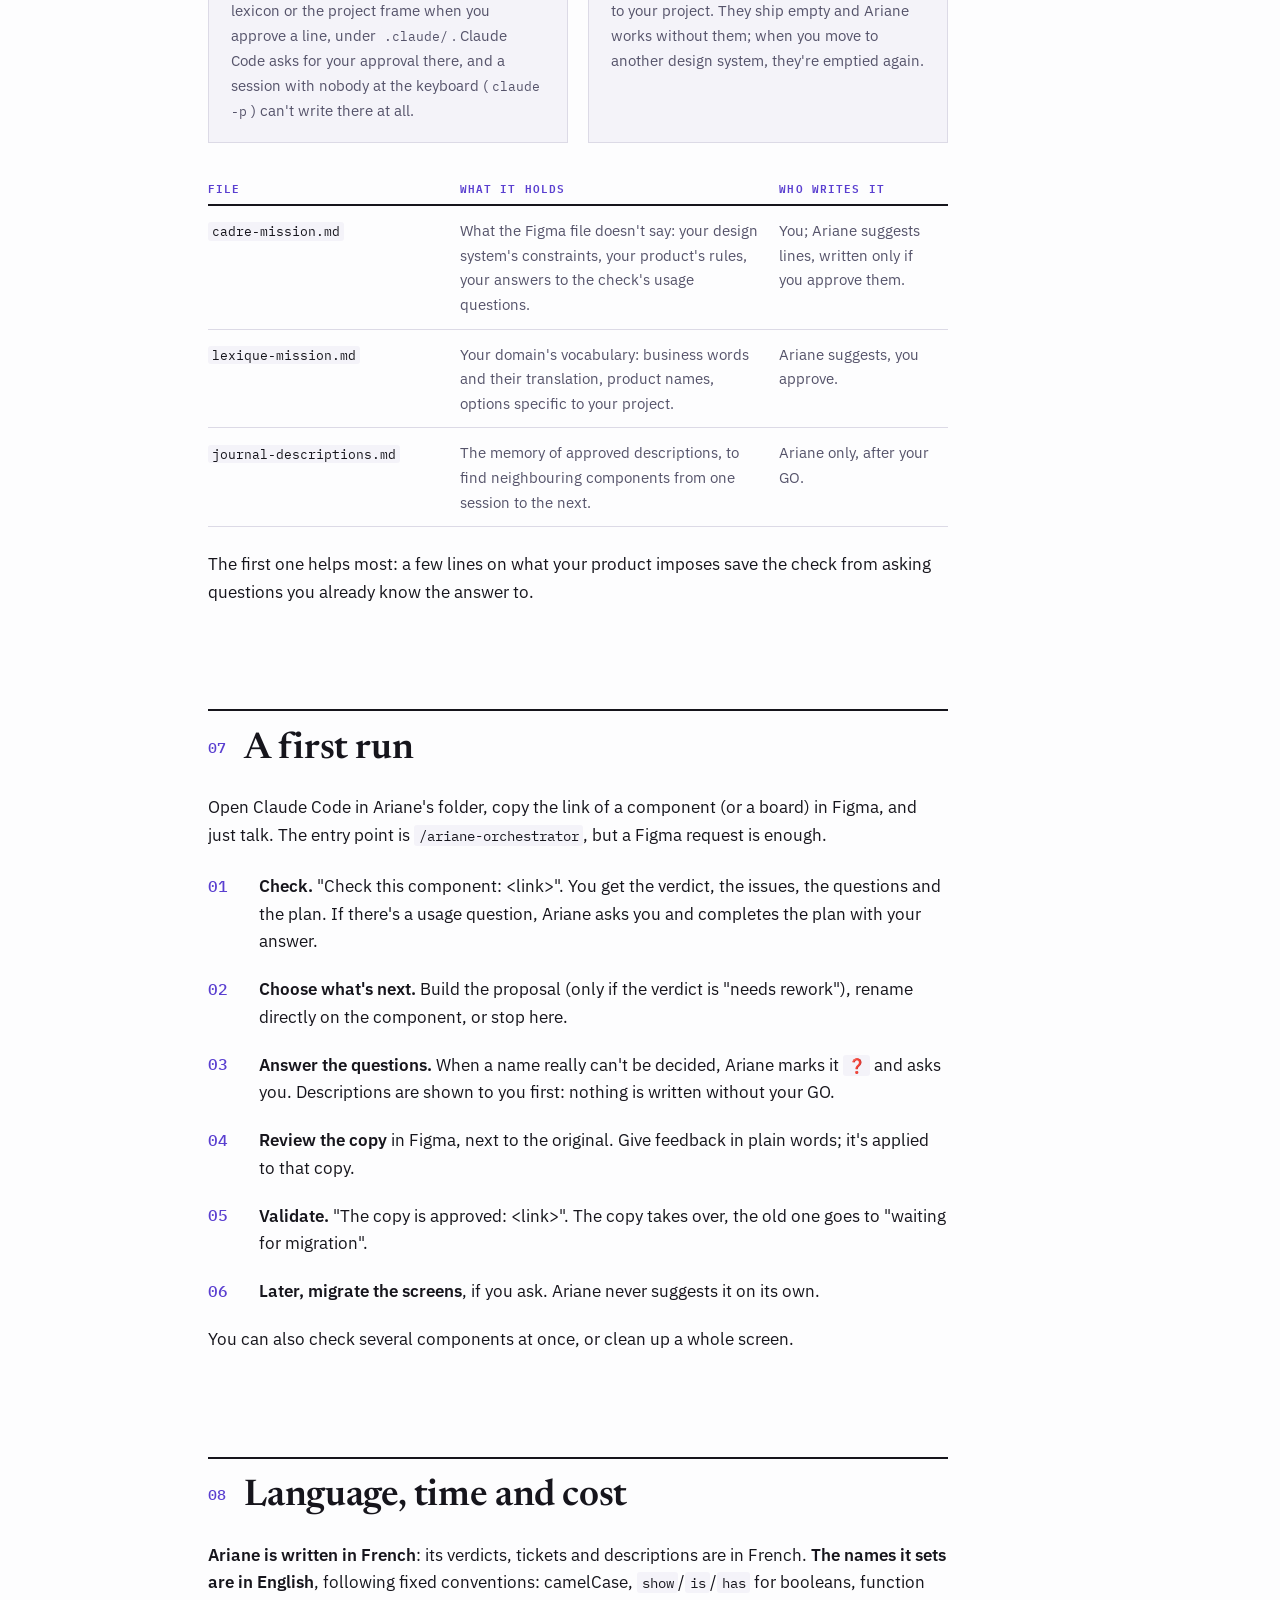
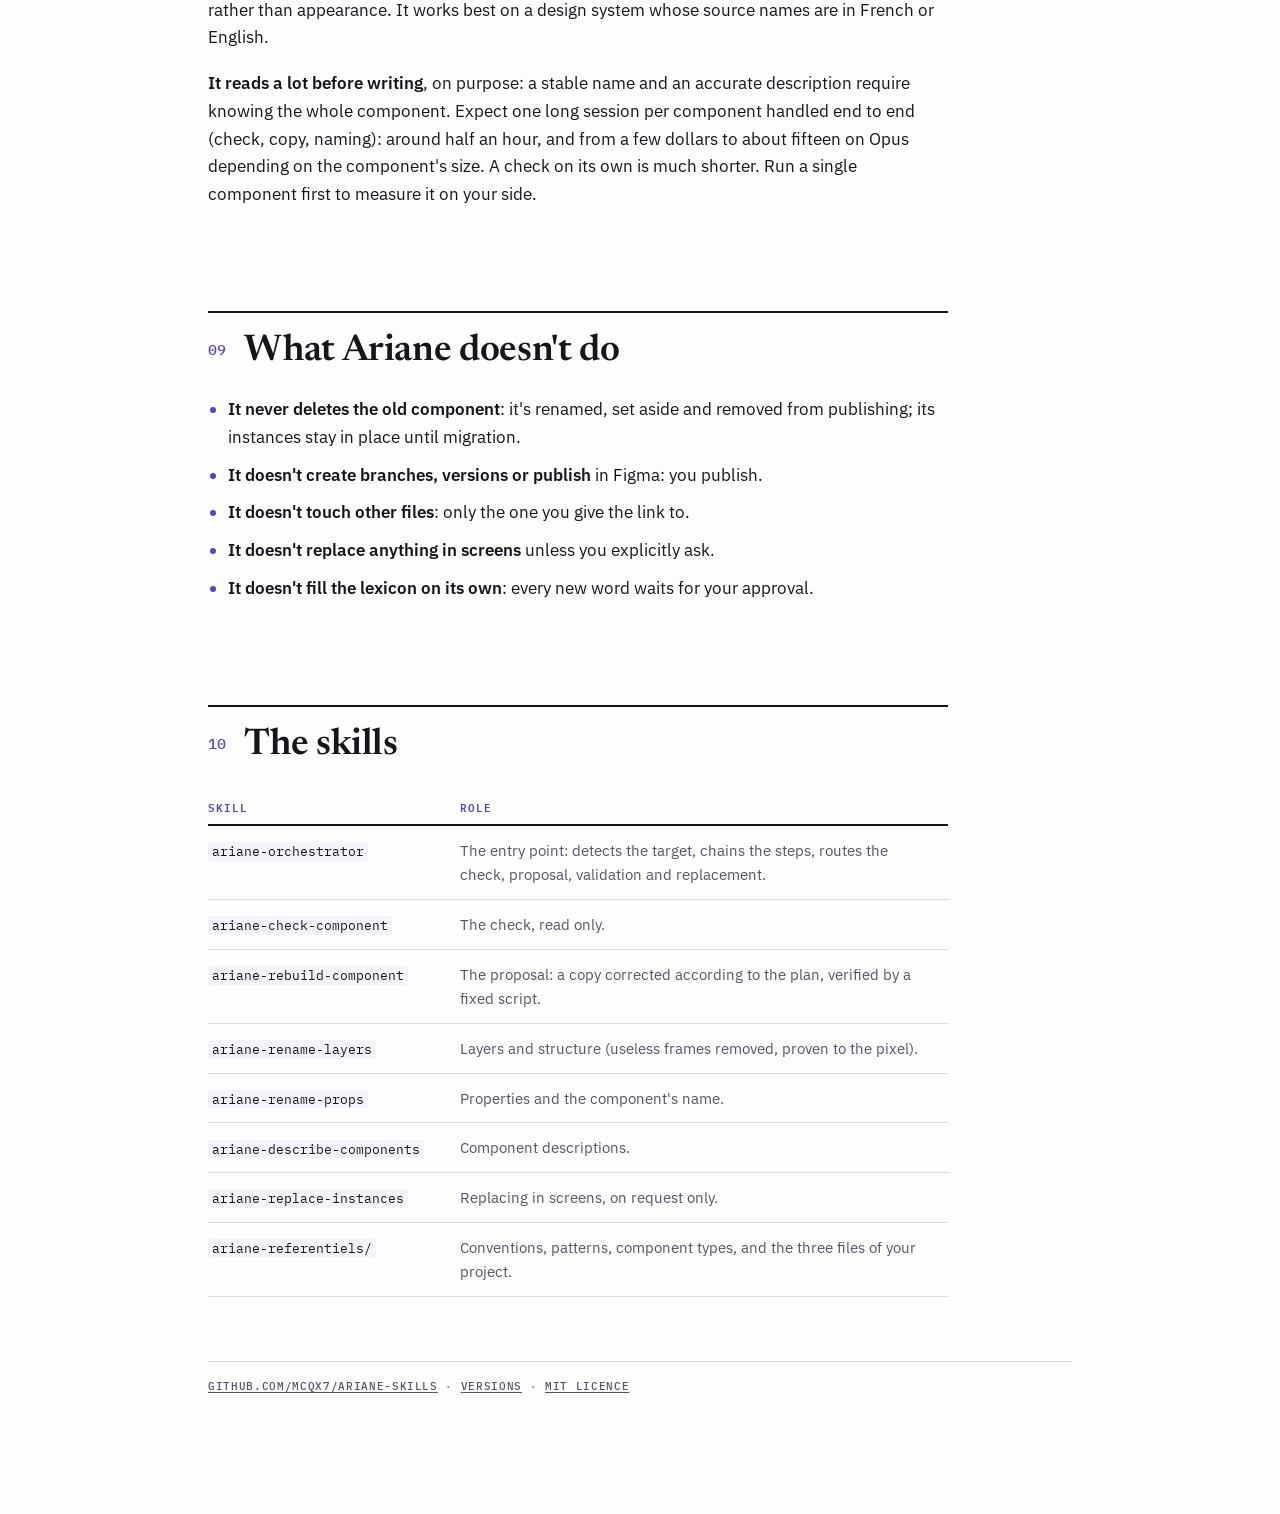
==== commit 38615497: "Le contrôle écrit sa page de tickets datée (check v2.18, orchestrator v1.22, rebuild v0.16) Co-Autho" ====
--- a/docs/presentation.html
+++ b/docs/presentation.html
@@ -105,6 +105,7 @@
       </dl>
     </div>
   </div>
+  <p>All of it goes into a dated page in <code>tickets/</code>, in the folder where you run Claude Code: one ticket per component, a button to copy each one, a filter by verdict. It stays after the session closes.</p>
   <p>The plan that follows says what to create, merge or link, step by step, and which public design systems do it that way. Ariane never judges completeness: a missing state isn't a defect. It judges what is built.</p>
 </section>
 
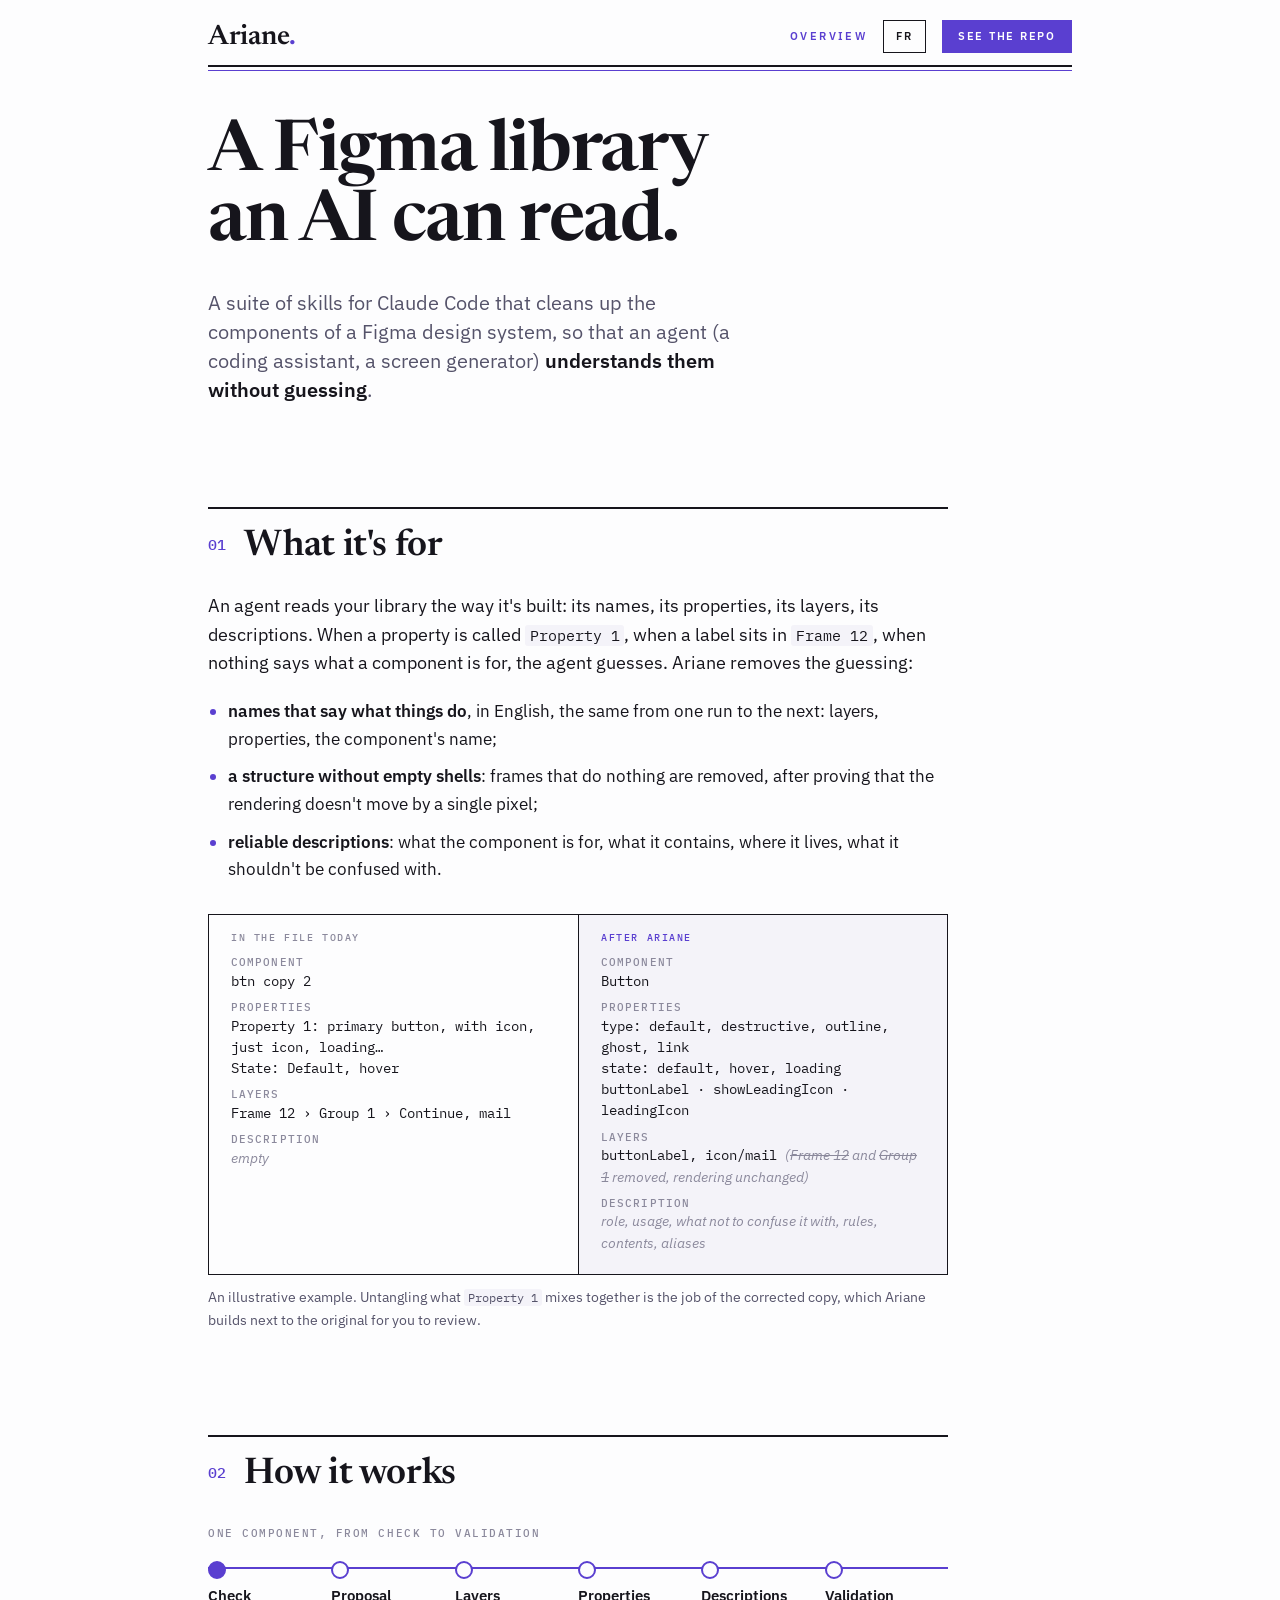
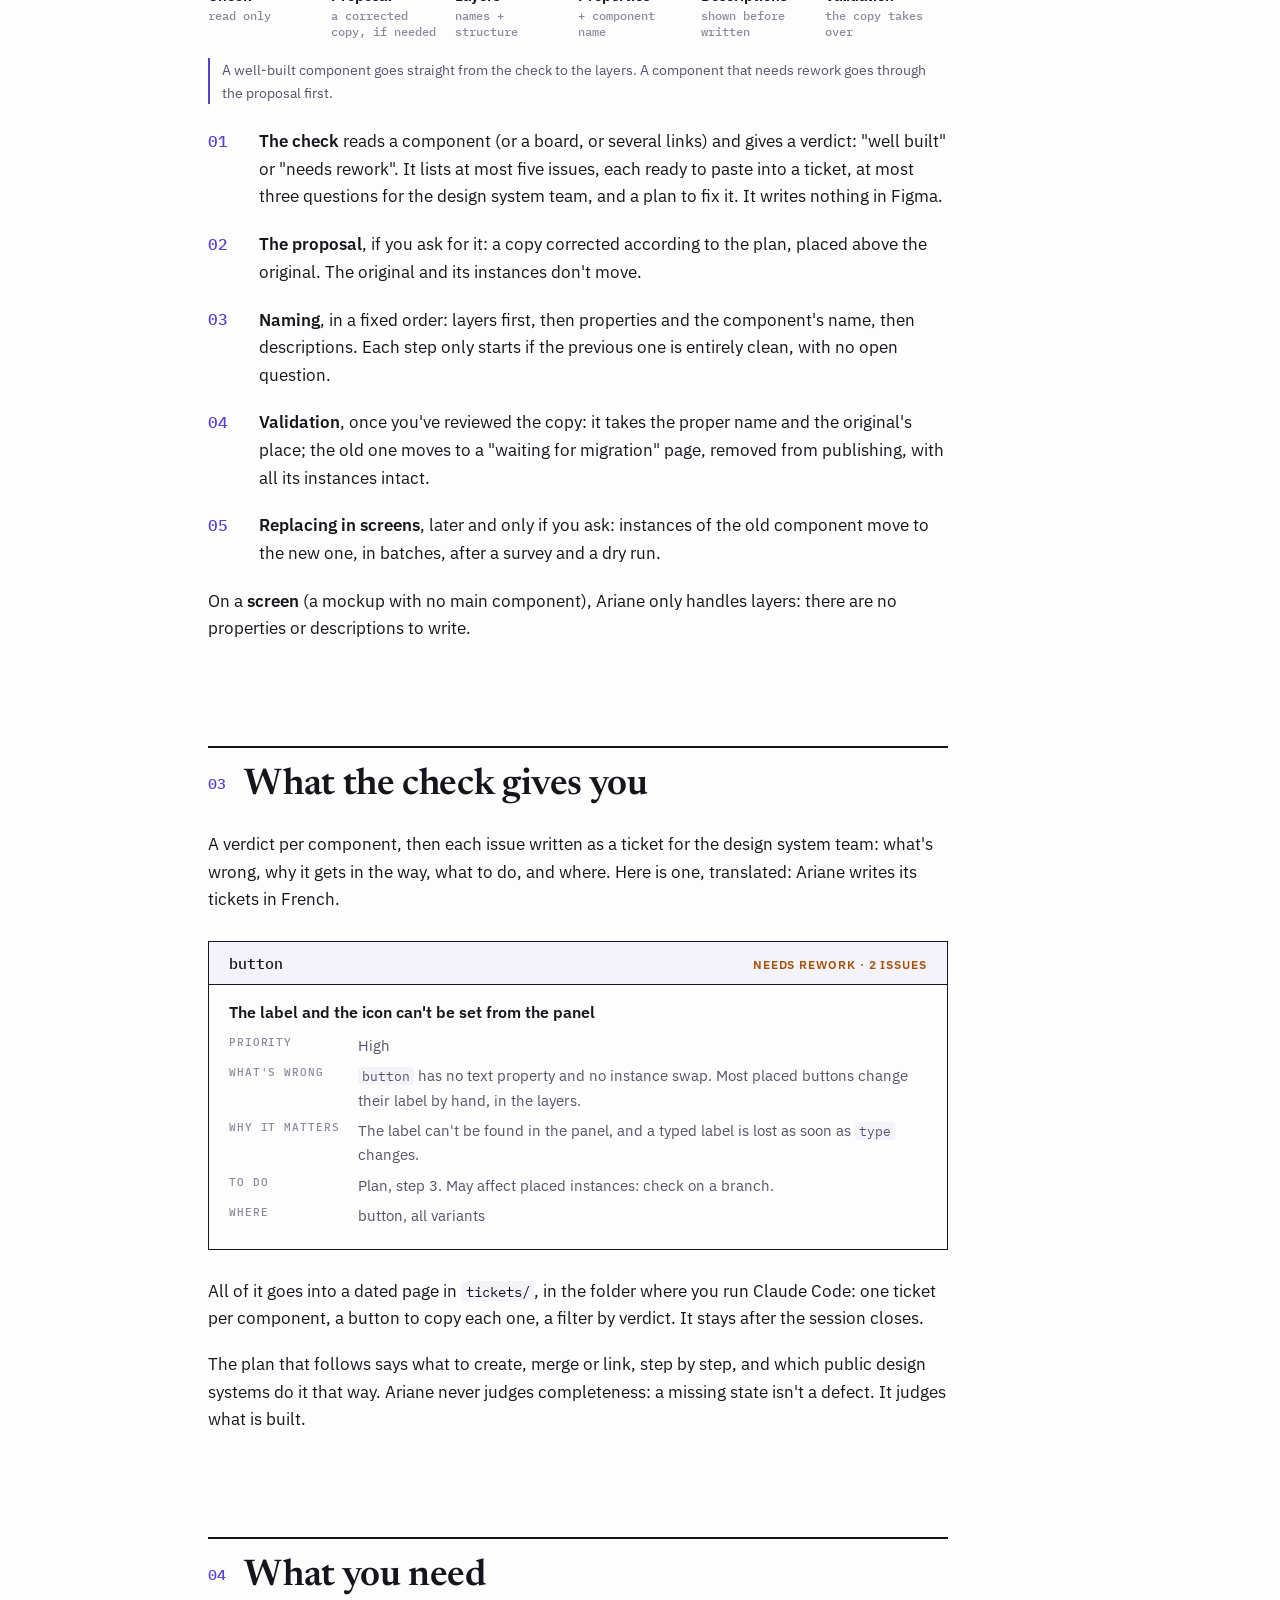
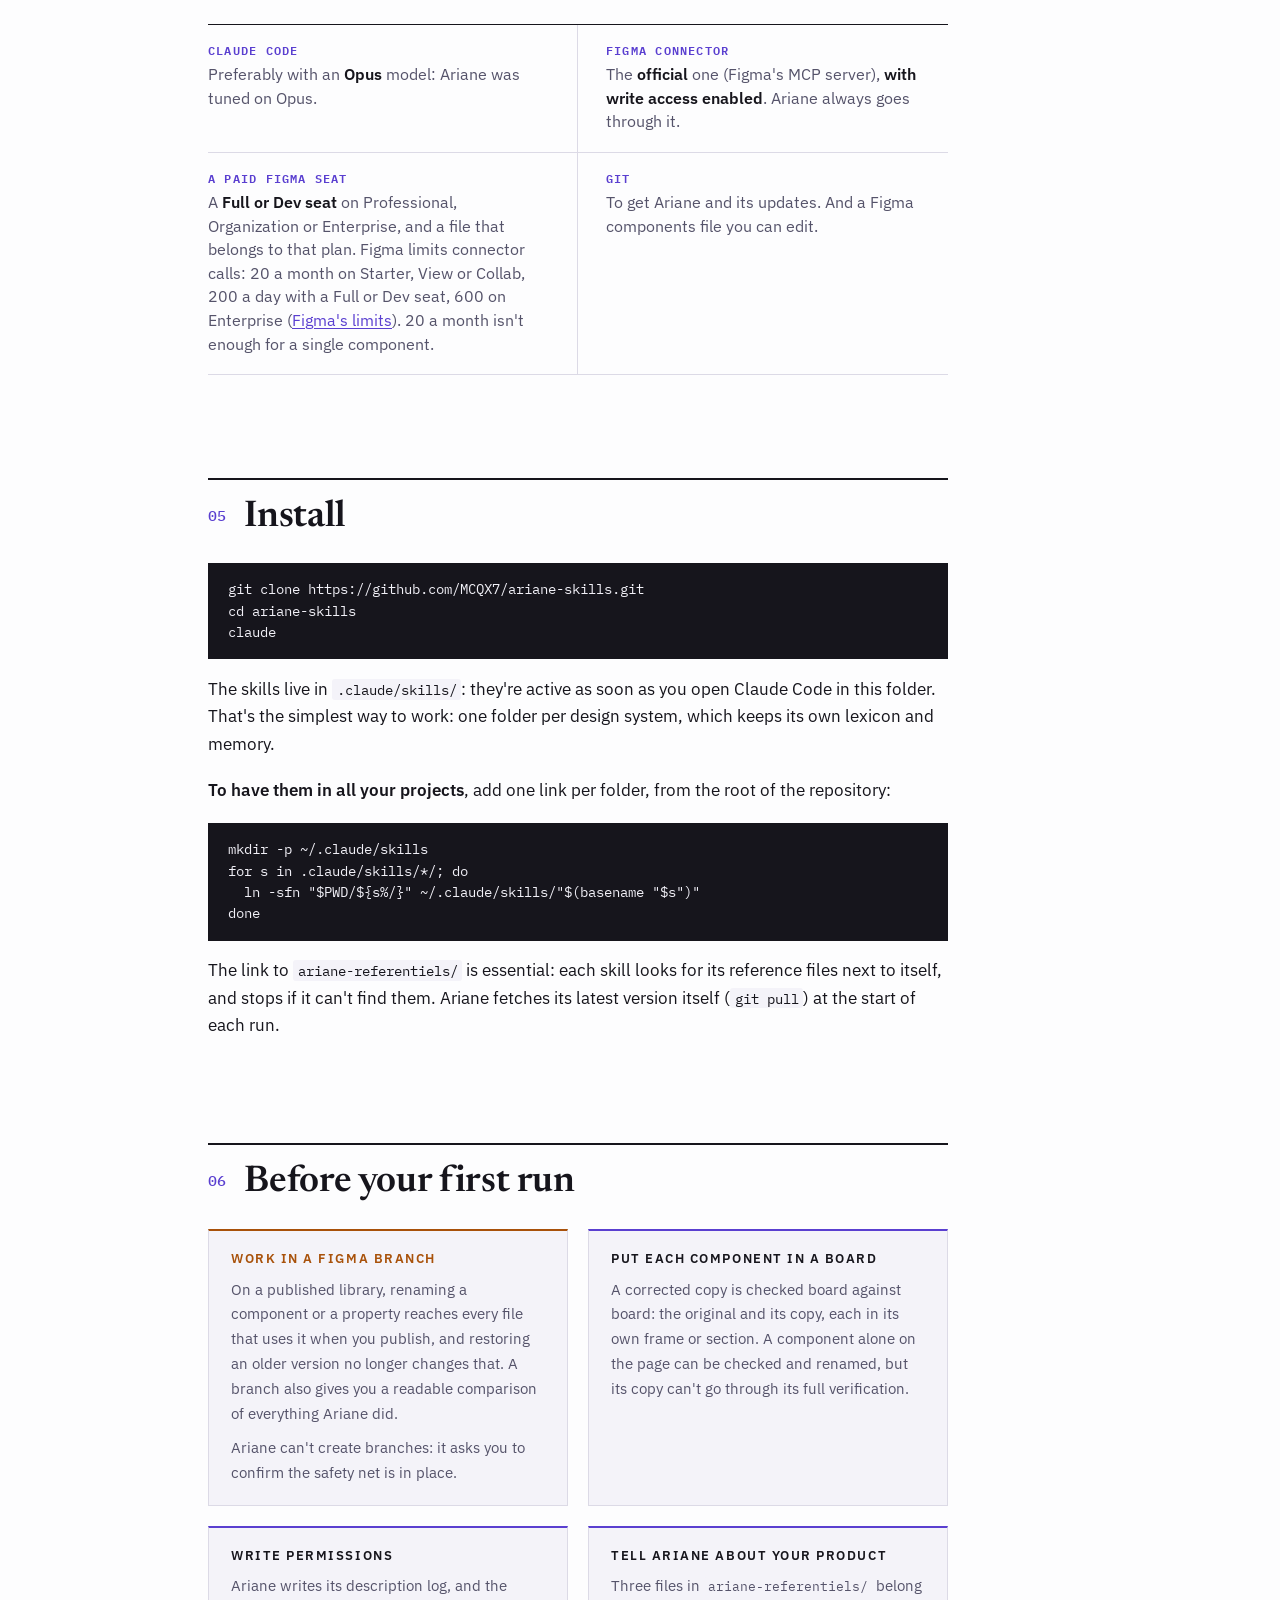
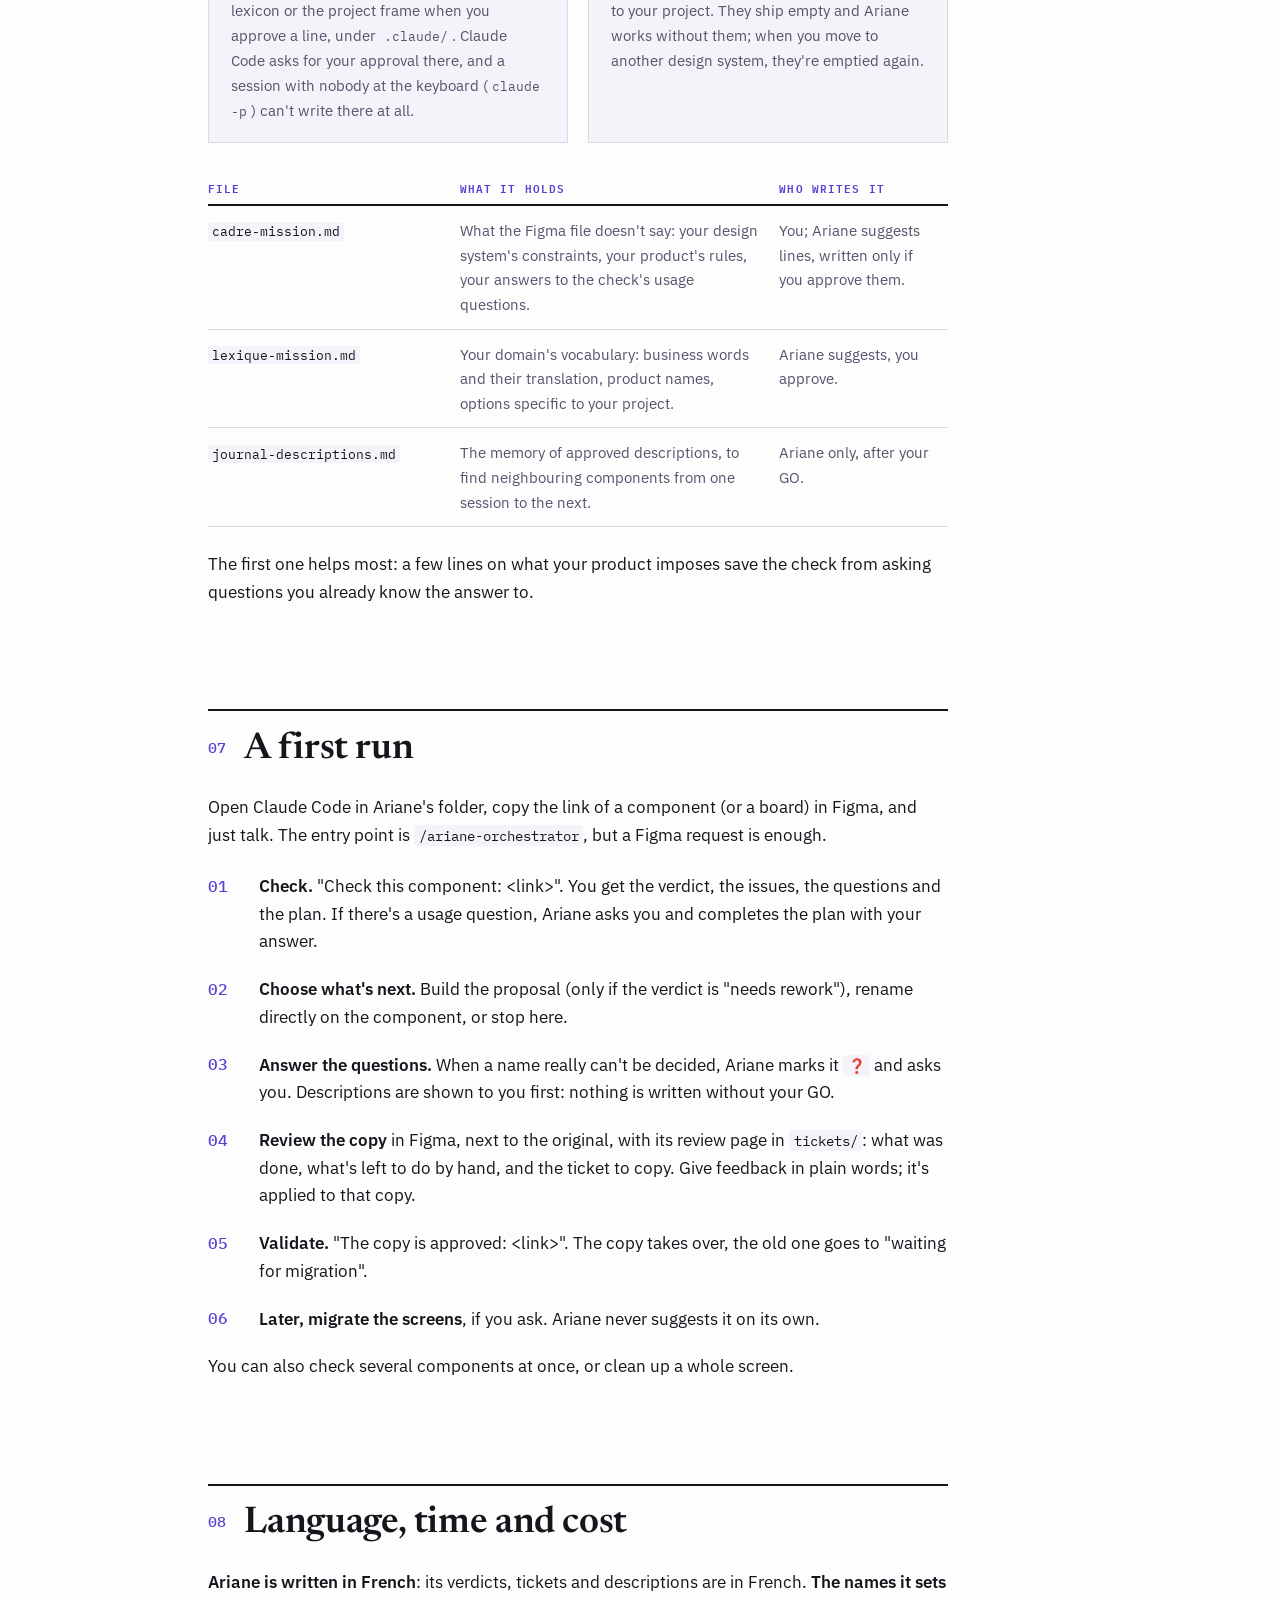
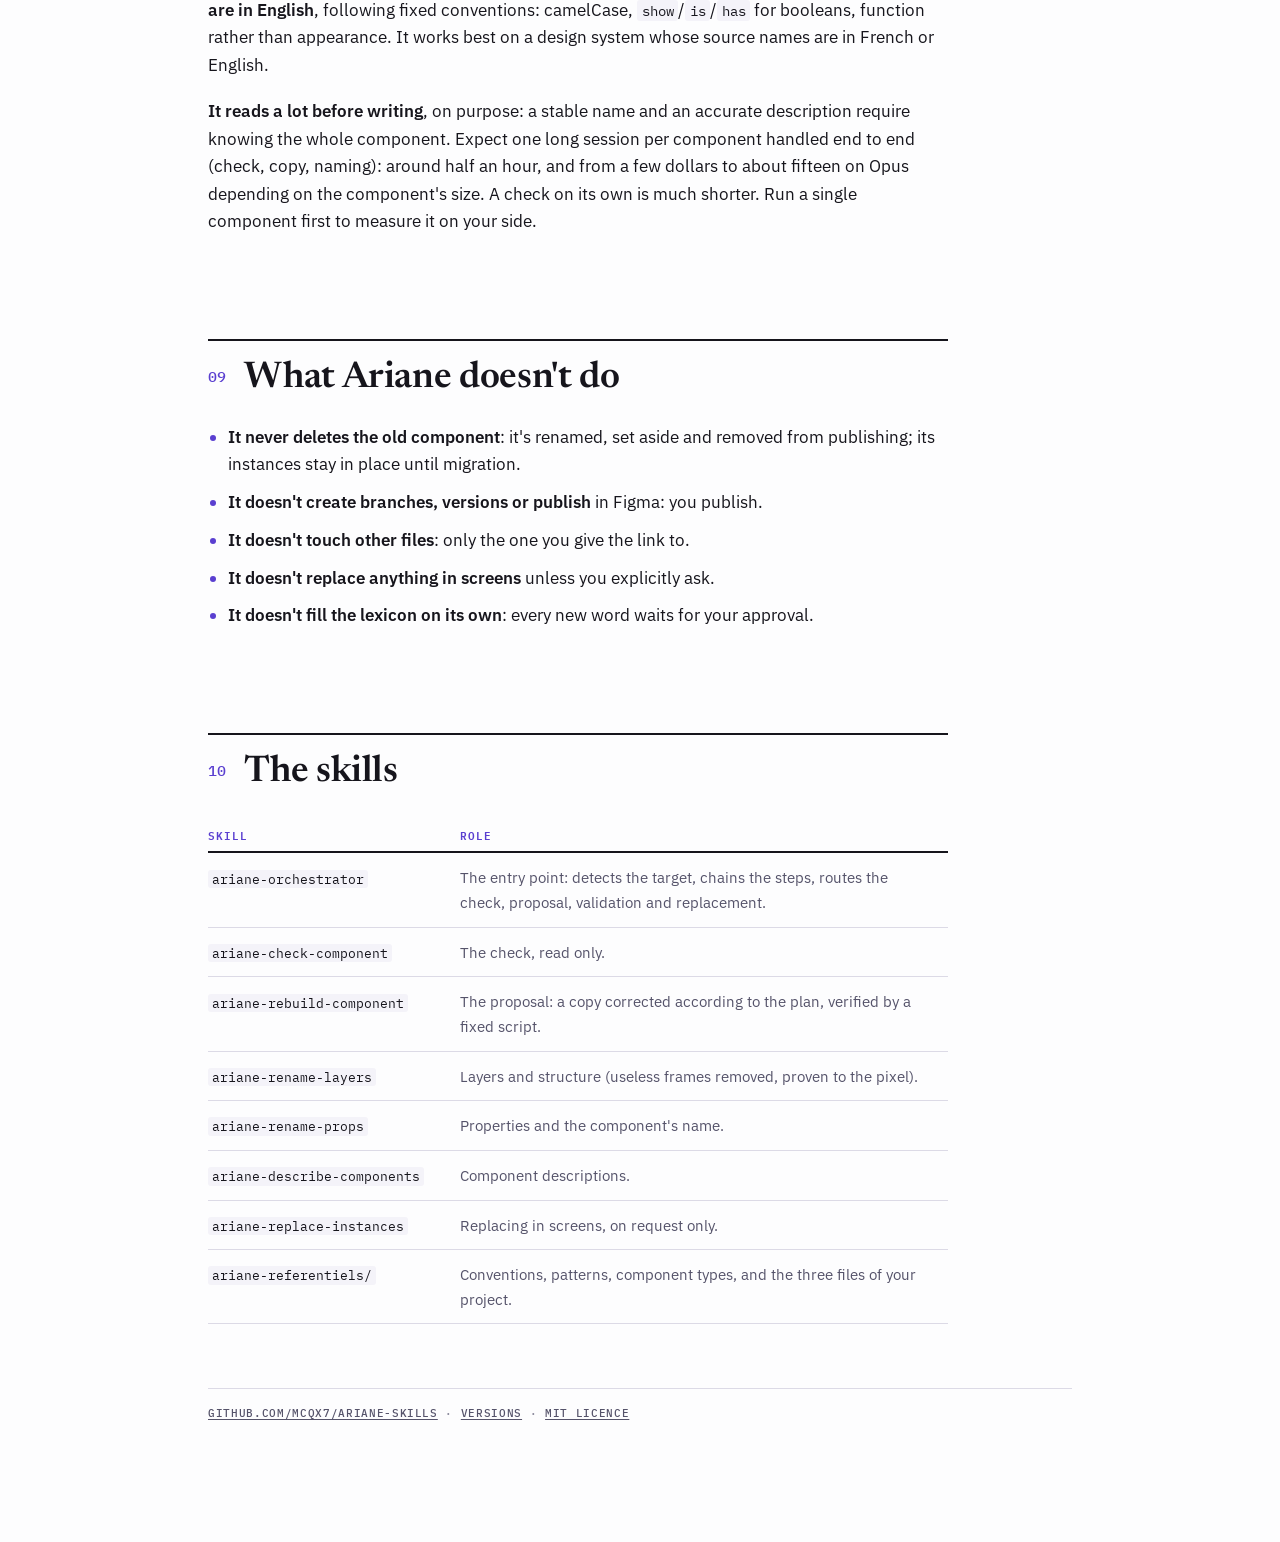
==== commit 42508318: "1.1 : la revue des copies a sa page (orchestrator v1.23, check v2.19) Co-Authored-By: Claude Opus 5." ====
--- a/docs/presentation.html
+++ b/docs/presentation.html
@@ -174,7 +174,7 @@
     <li><b>Check.</b> "Check this component: &lt;link&gt;". You get the verdict, the issues, the questions and the plan. If there's a usage question, Ariane asks you and completes the plan with your answer.</li>
     <li><b>Choose what's next.</b> Build the proposal (only if the verdict is "needs rework"), rename directly on the component, or stop here.</li>
     <li><b>Answer the questions.</b> When a name really can't be decided, Ariane marks it <code>❓</code> and asks you. Descriptions are shown to you first: nothing is written without your GO.</li>
-    <li><b>Review the copy</b> in Figma, next to the original. Give feedback in plain words; it's applied to that copy.</li>
+    <li><b>Review the copy</b> in Figma, next to the original, with its review page in <code>tickets/</code>: what was done, what's left to do by hand, and the ticket to copy. Give feedback in plain words; it's applied to that copy.</li>
     <li><b>Validate.</b> "The copy is approved: &lt;link&gt;". The copy takes over, the old one goes to "waiting for migration".</li>
     <li><b>Later, migrate the screens</b>, if you ask. Ariane never suggests it on its own.</li>
   </ol>
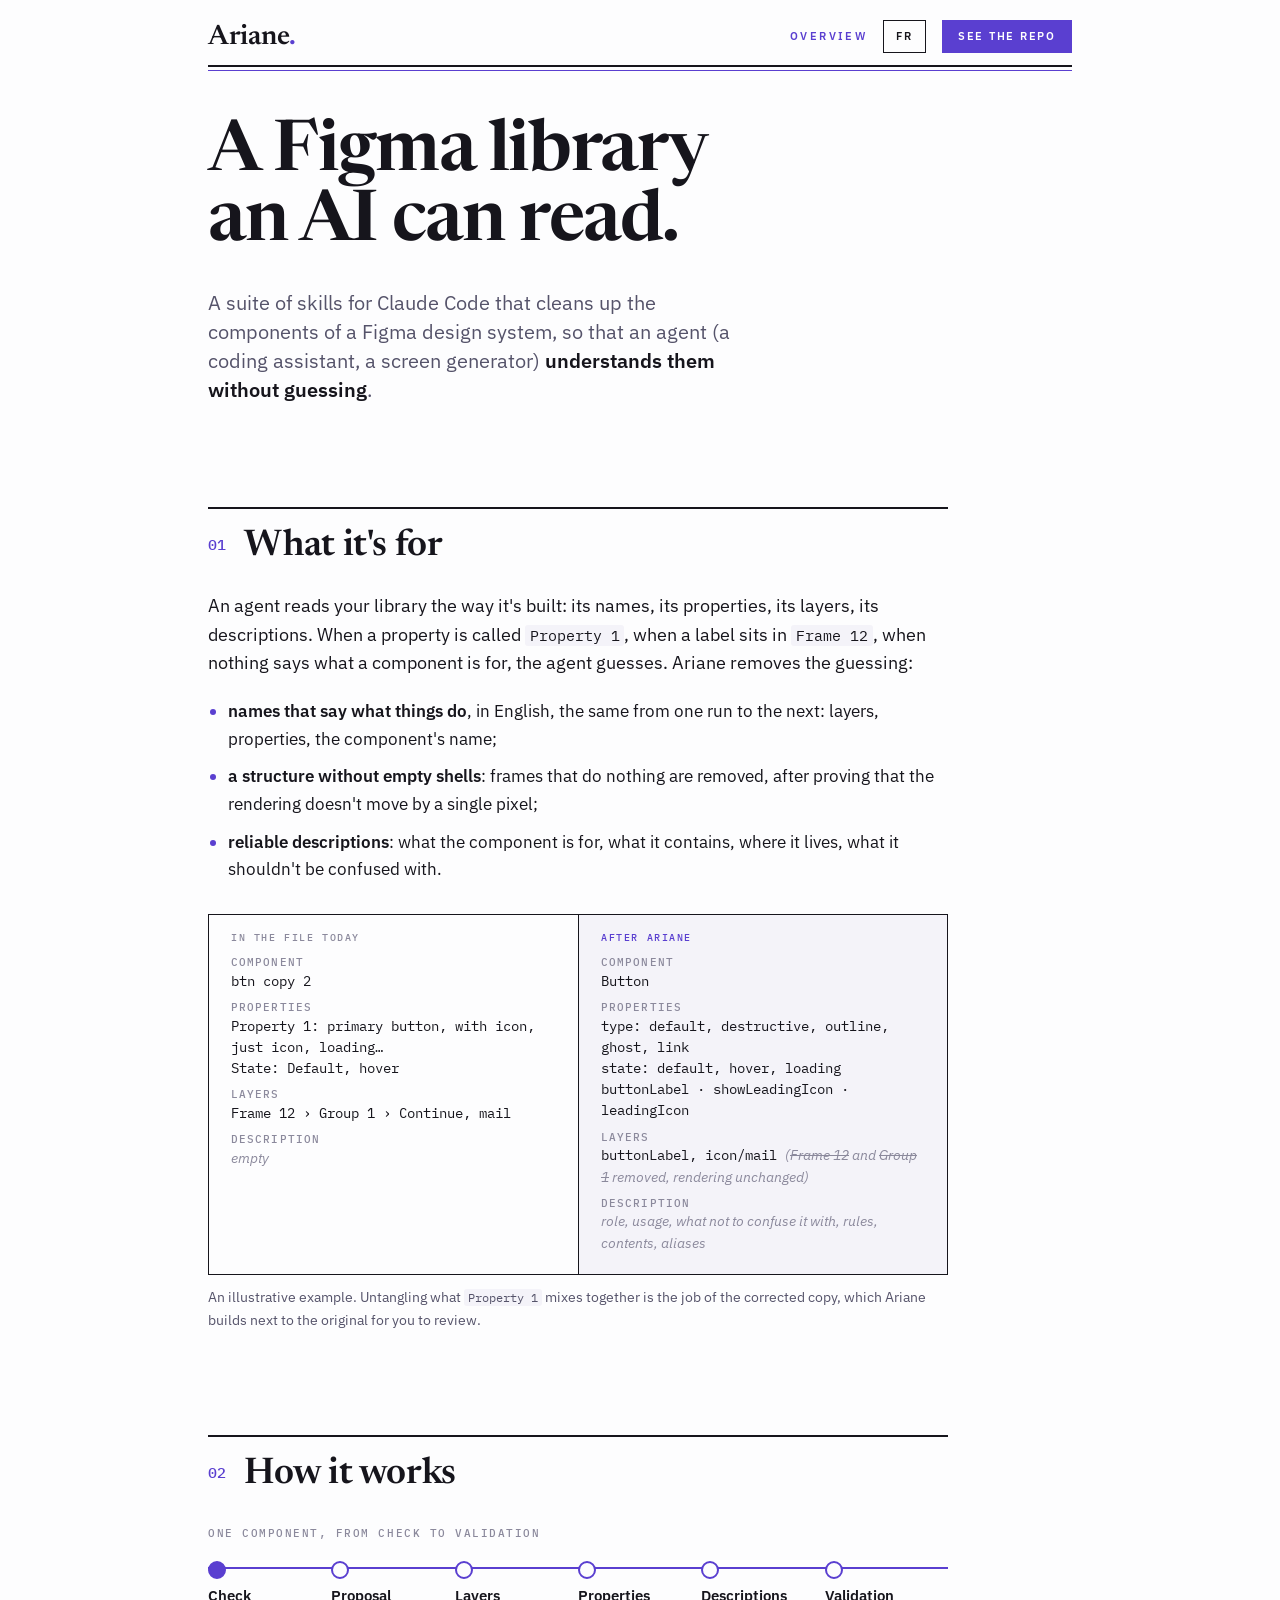
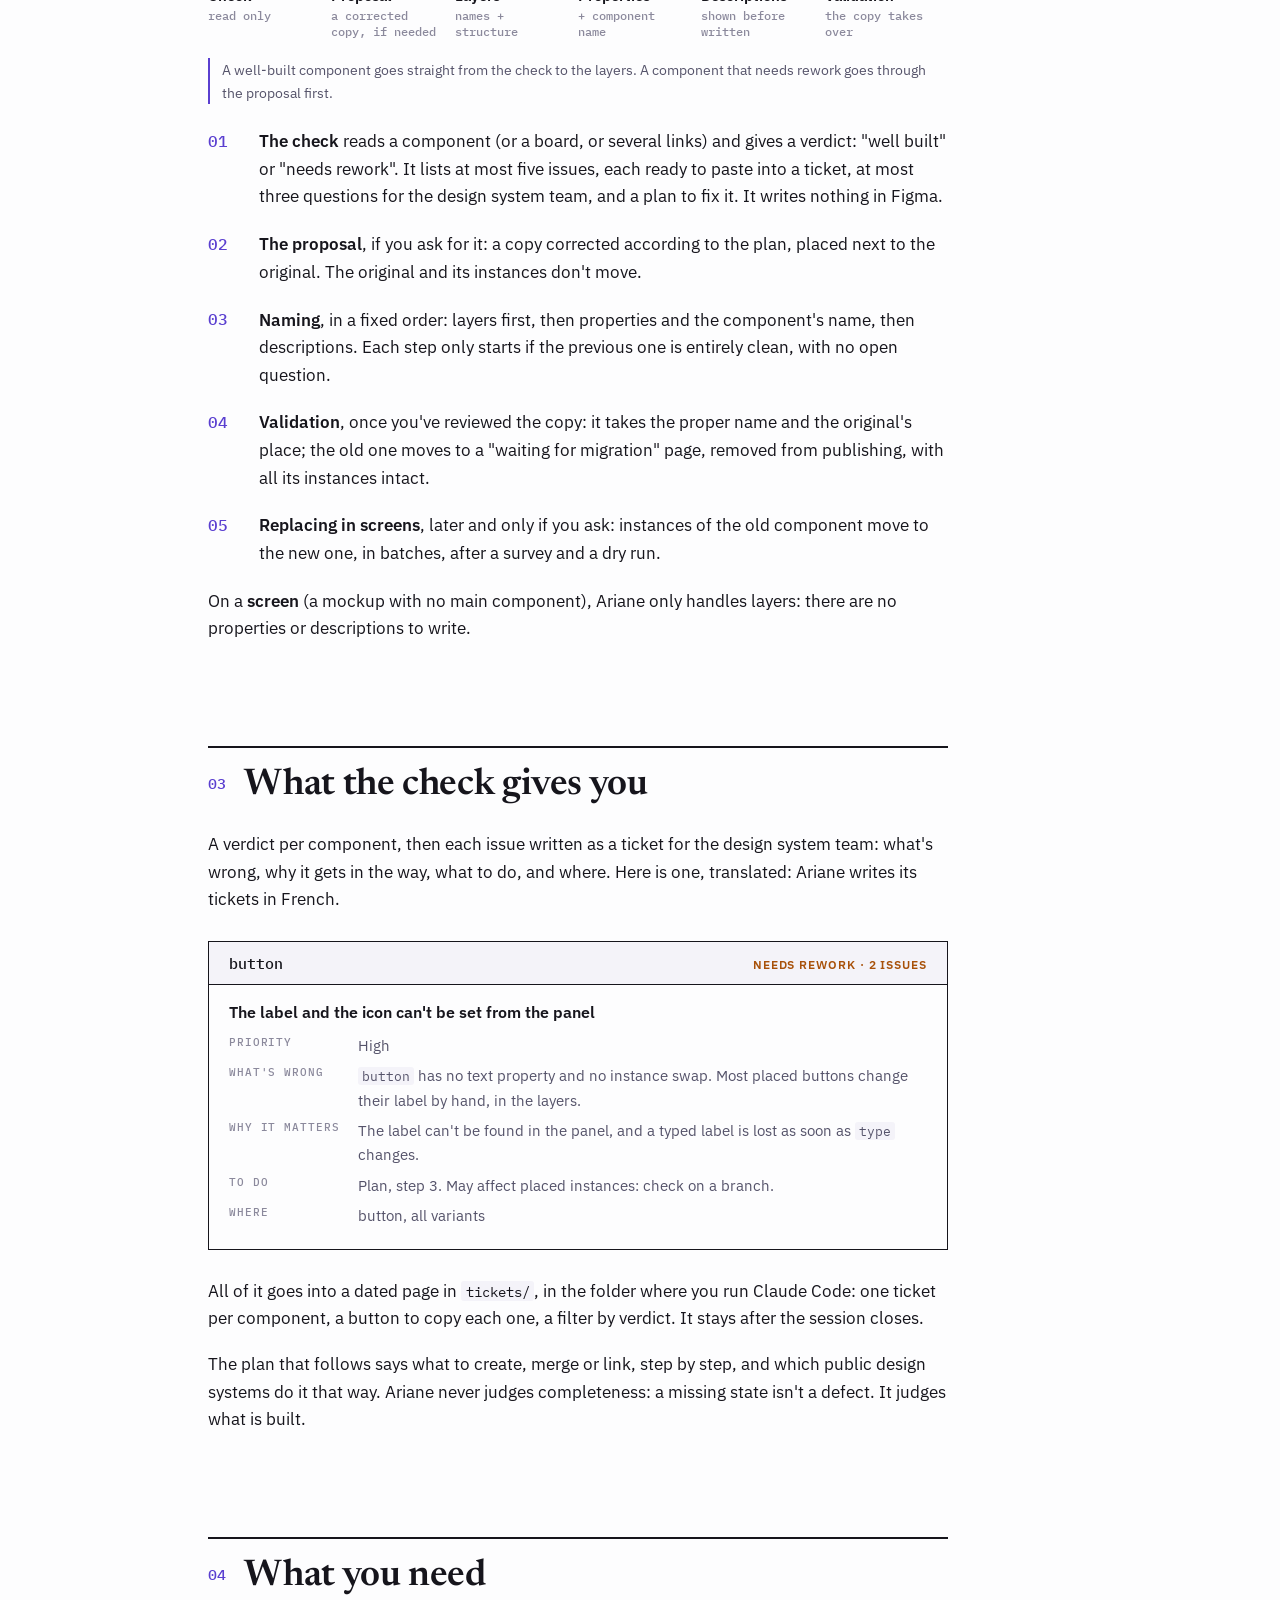
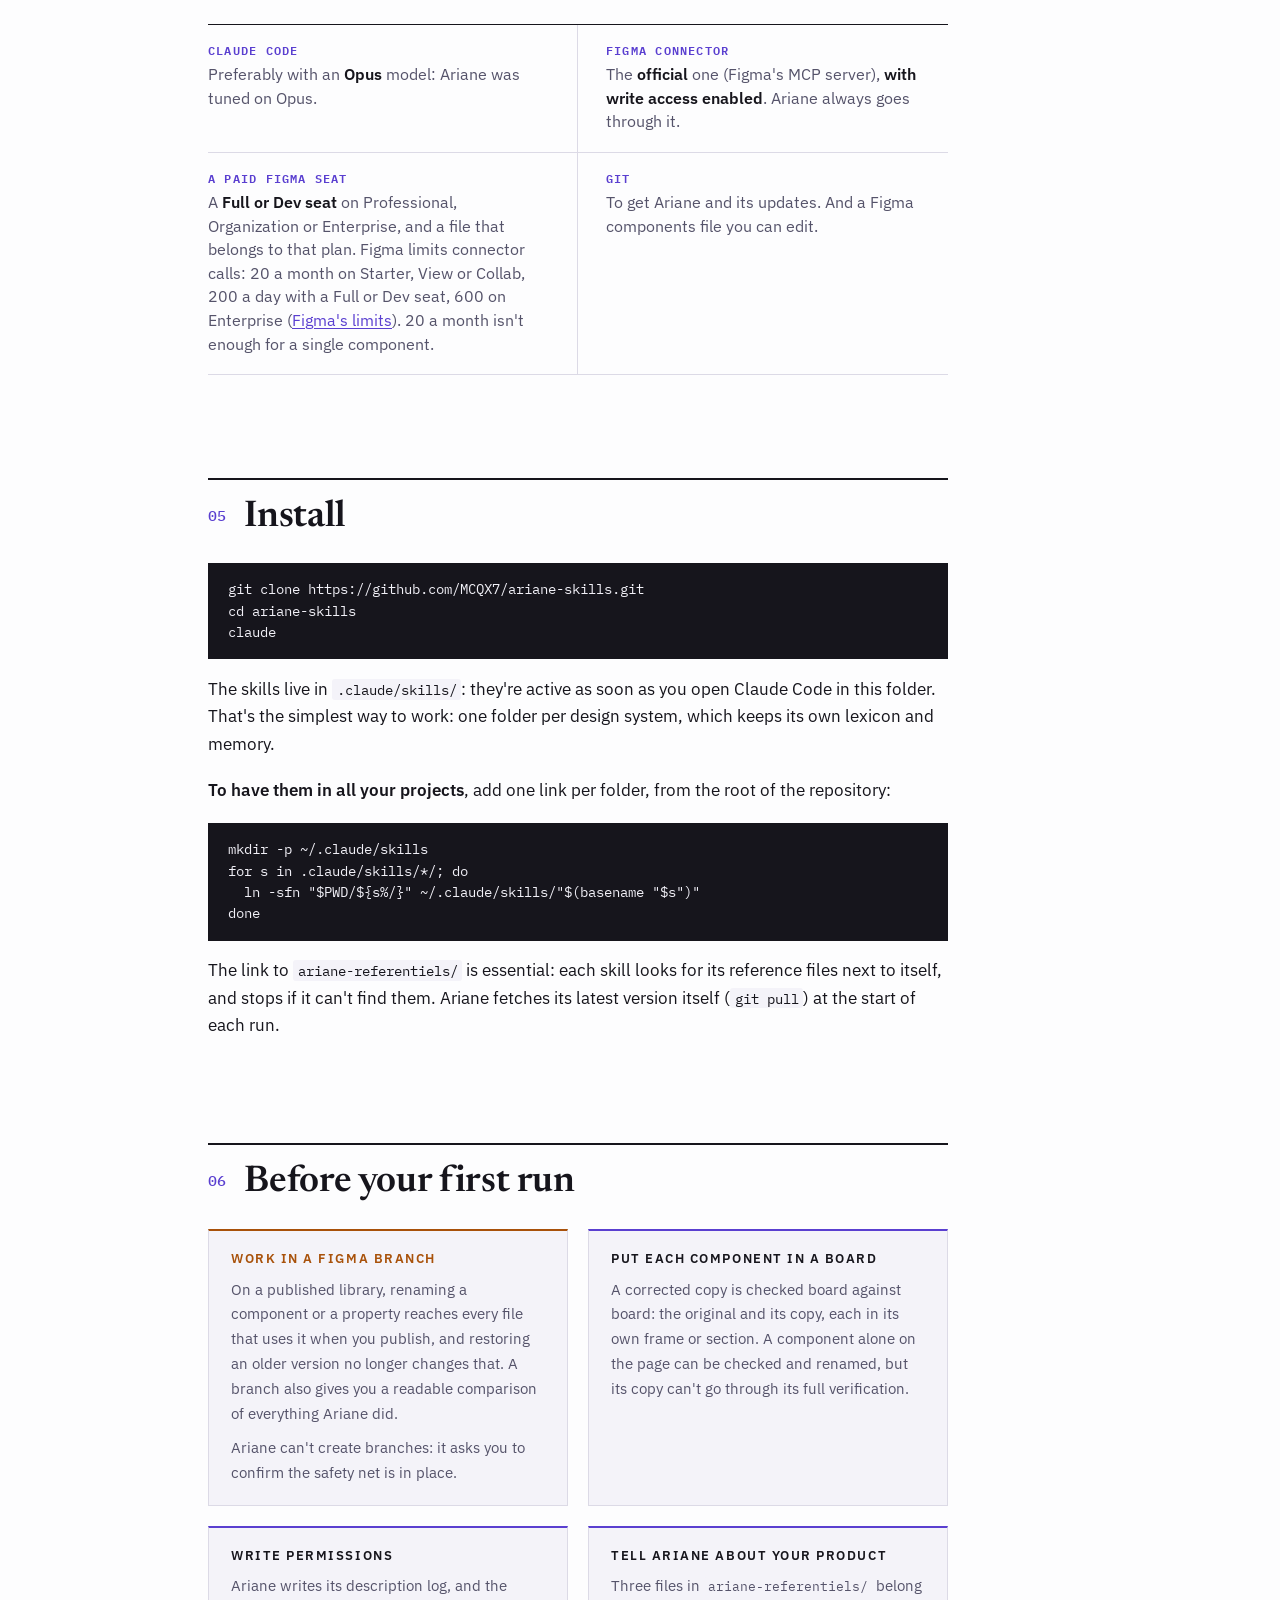
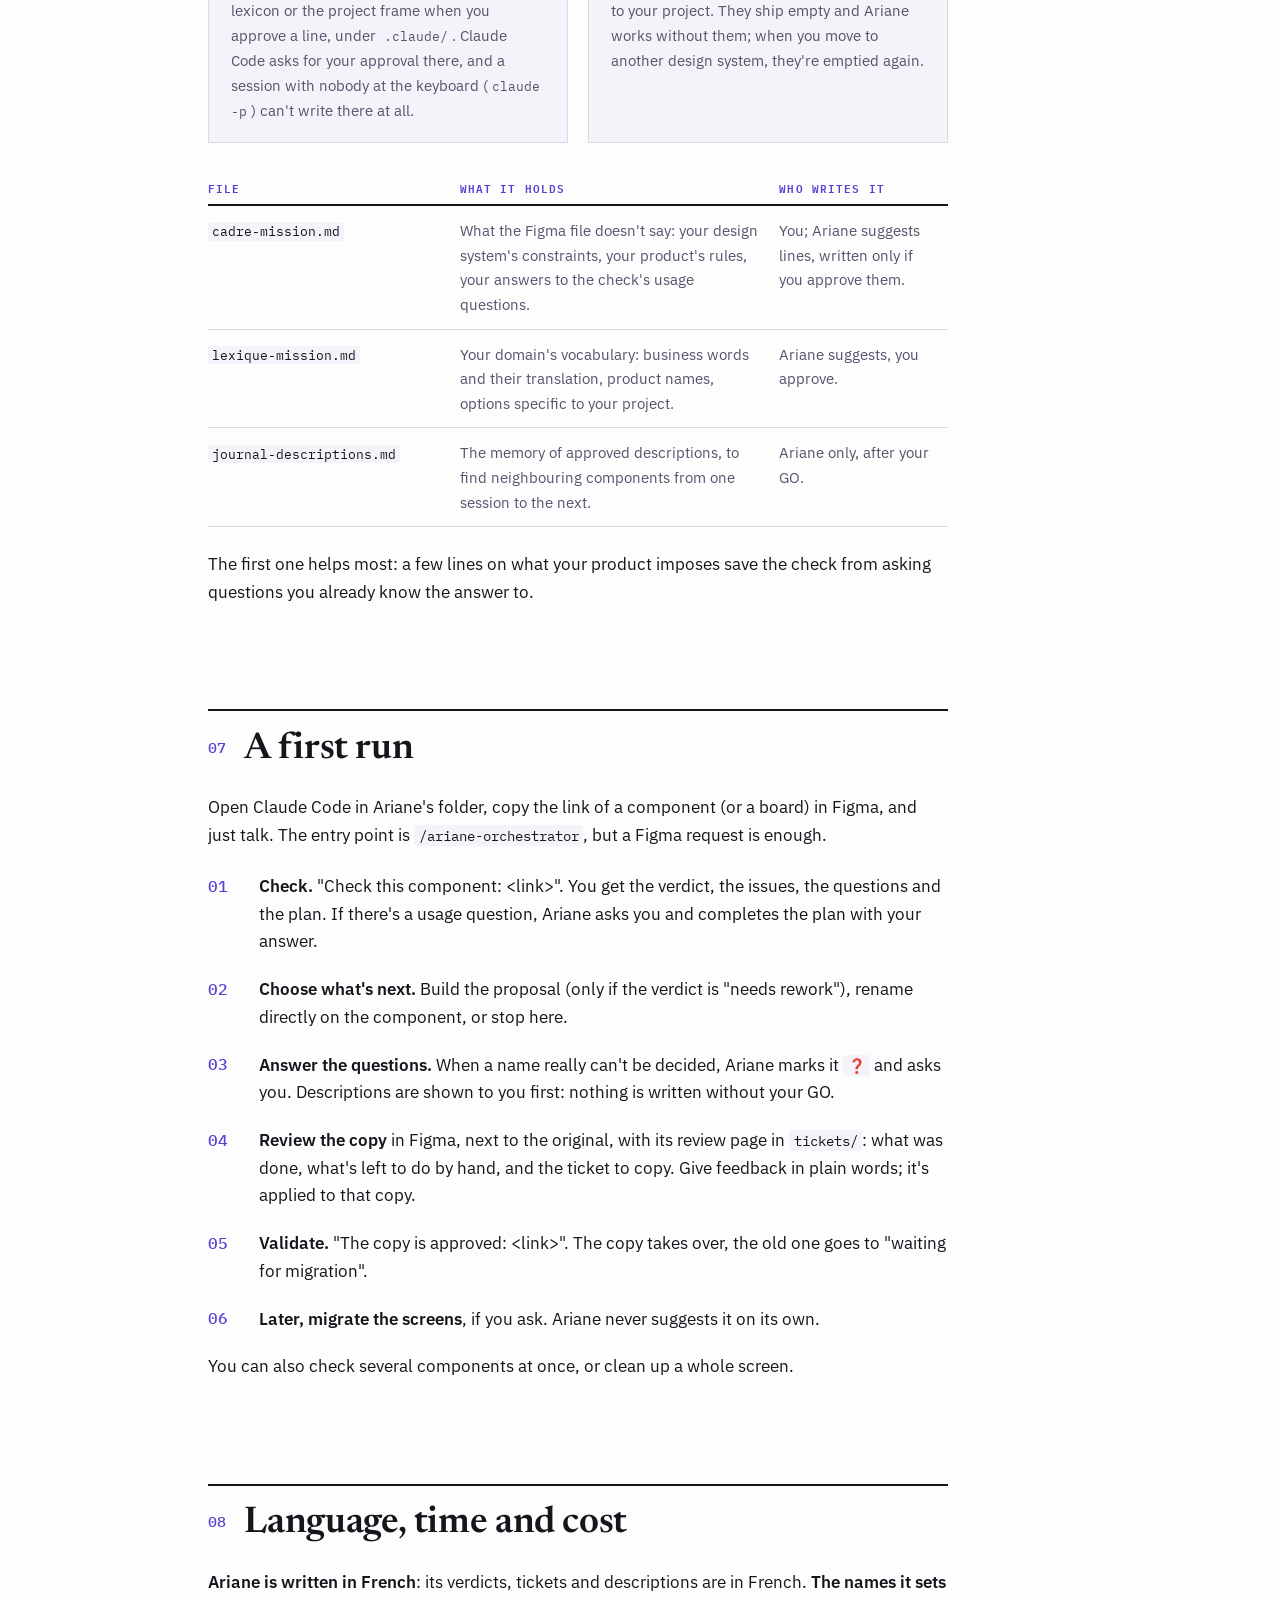
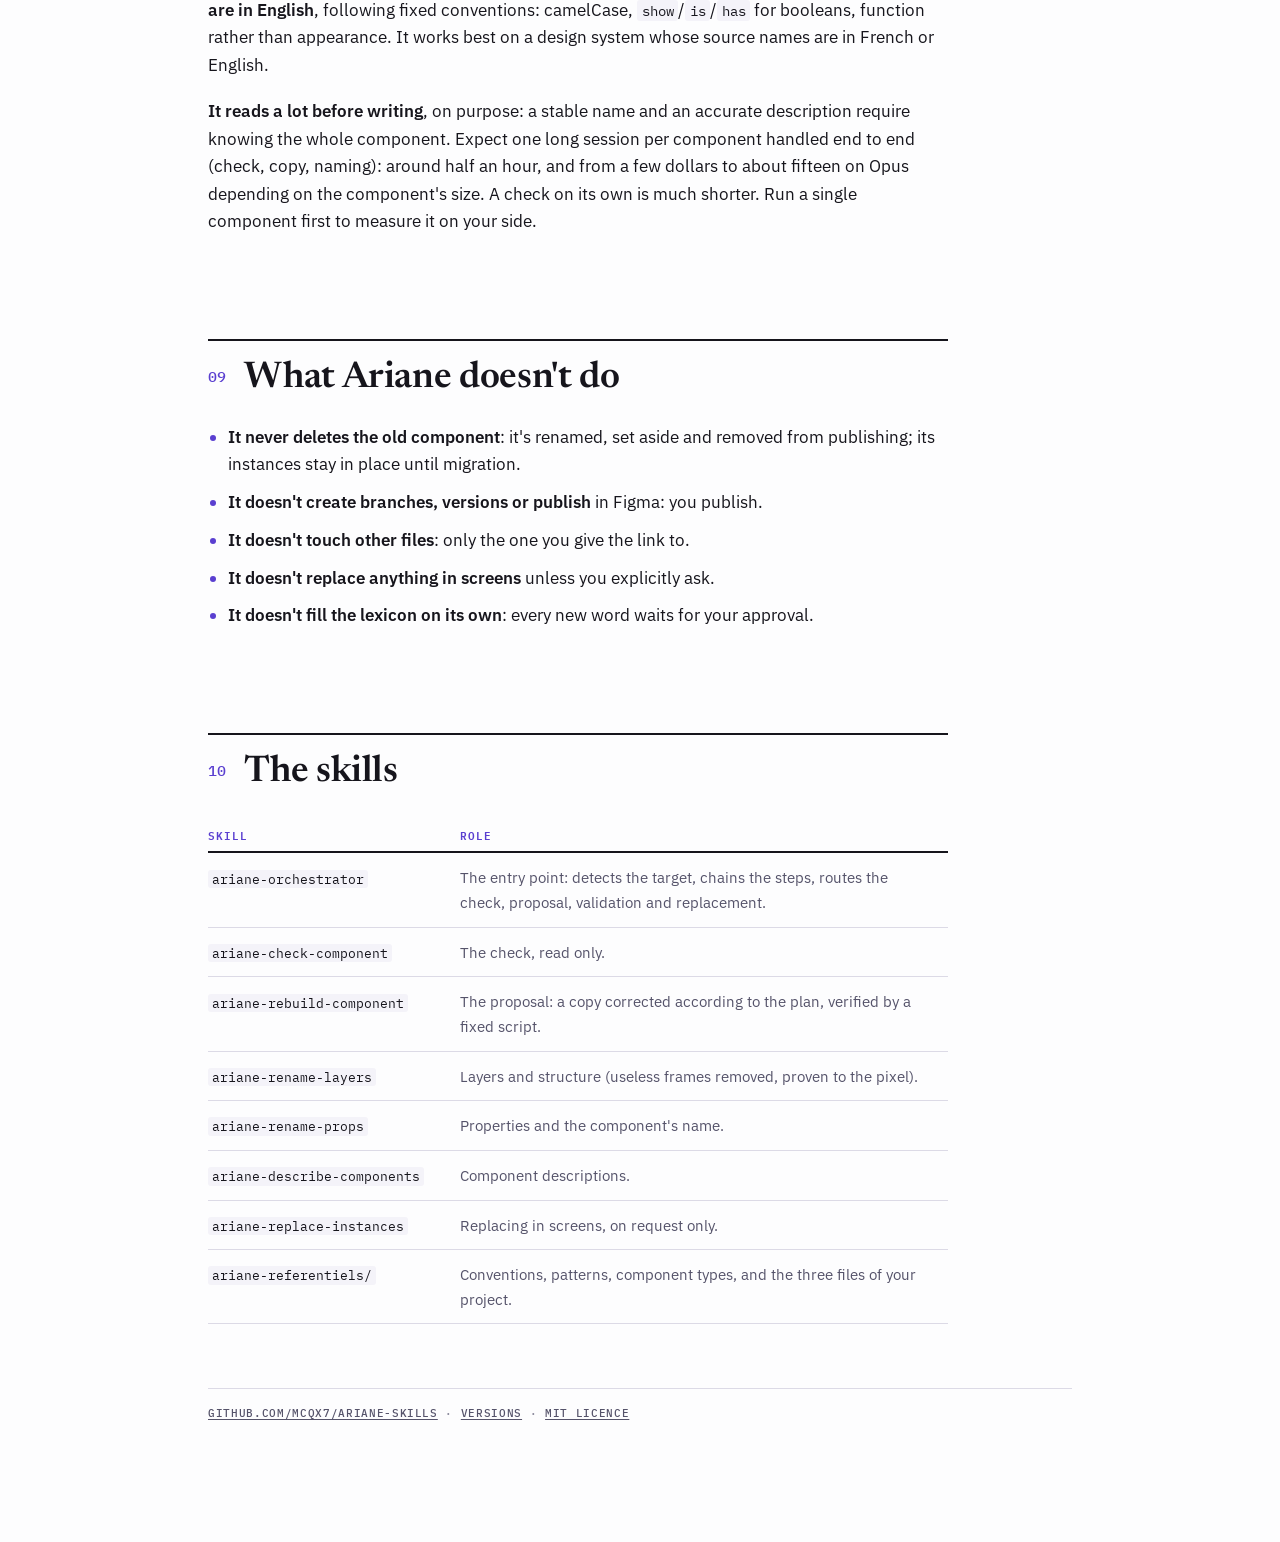
==== commit c8f7a01f: "1.3 : corrections tirées d'un essai comme un inconnu Co-Authored-By: Claude Opus 5.5 <noreply@anthro" ====
--- a/docs/presentation.html
+++ b/docs/presentation.html
@@ -81,7 +81,7 @@
 
   <ol class="steps">
     <li><b>The check</b> reads a component (or a board, or several links) and gives a verdict: "well built" or "needs rework". It lists at most five issues, each ready to paste into a ticket, at most three questions for the design system team, and a plan to fix it. It writes nothing in Figma.</li>
-    <li><b>The proposal</b>, if you ask for it: a copy corrected according to the plan, placed above the original. The original and its instances don't move.</li>
+    <li><b>The proposal</b>, if you ask for it: a copy corrected according to the plan, placed next to the original. The original and its instances don't move.</li>
     <li><b>Naming</b>, in a fixed order: layers first, then properties and the component's name, then descriptions. Each step only starts if the previous one is entirely clean, with no open question.</li>
     <li><b>Validation</b>, once you've reviewed the copy: it takes the proper name and the original's place; the old one moves to a "waiting for migration" page, removed from publishing, with all its instances intact.</li>
     <li><b>Replacing in screens</b>, later and only if you ask: instances of the old component move to the new one, in batches, after a survey and a dry run.</li>
